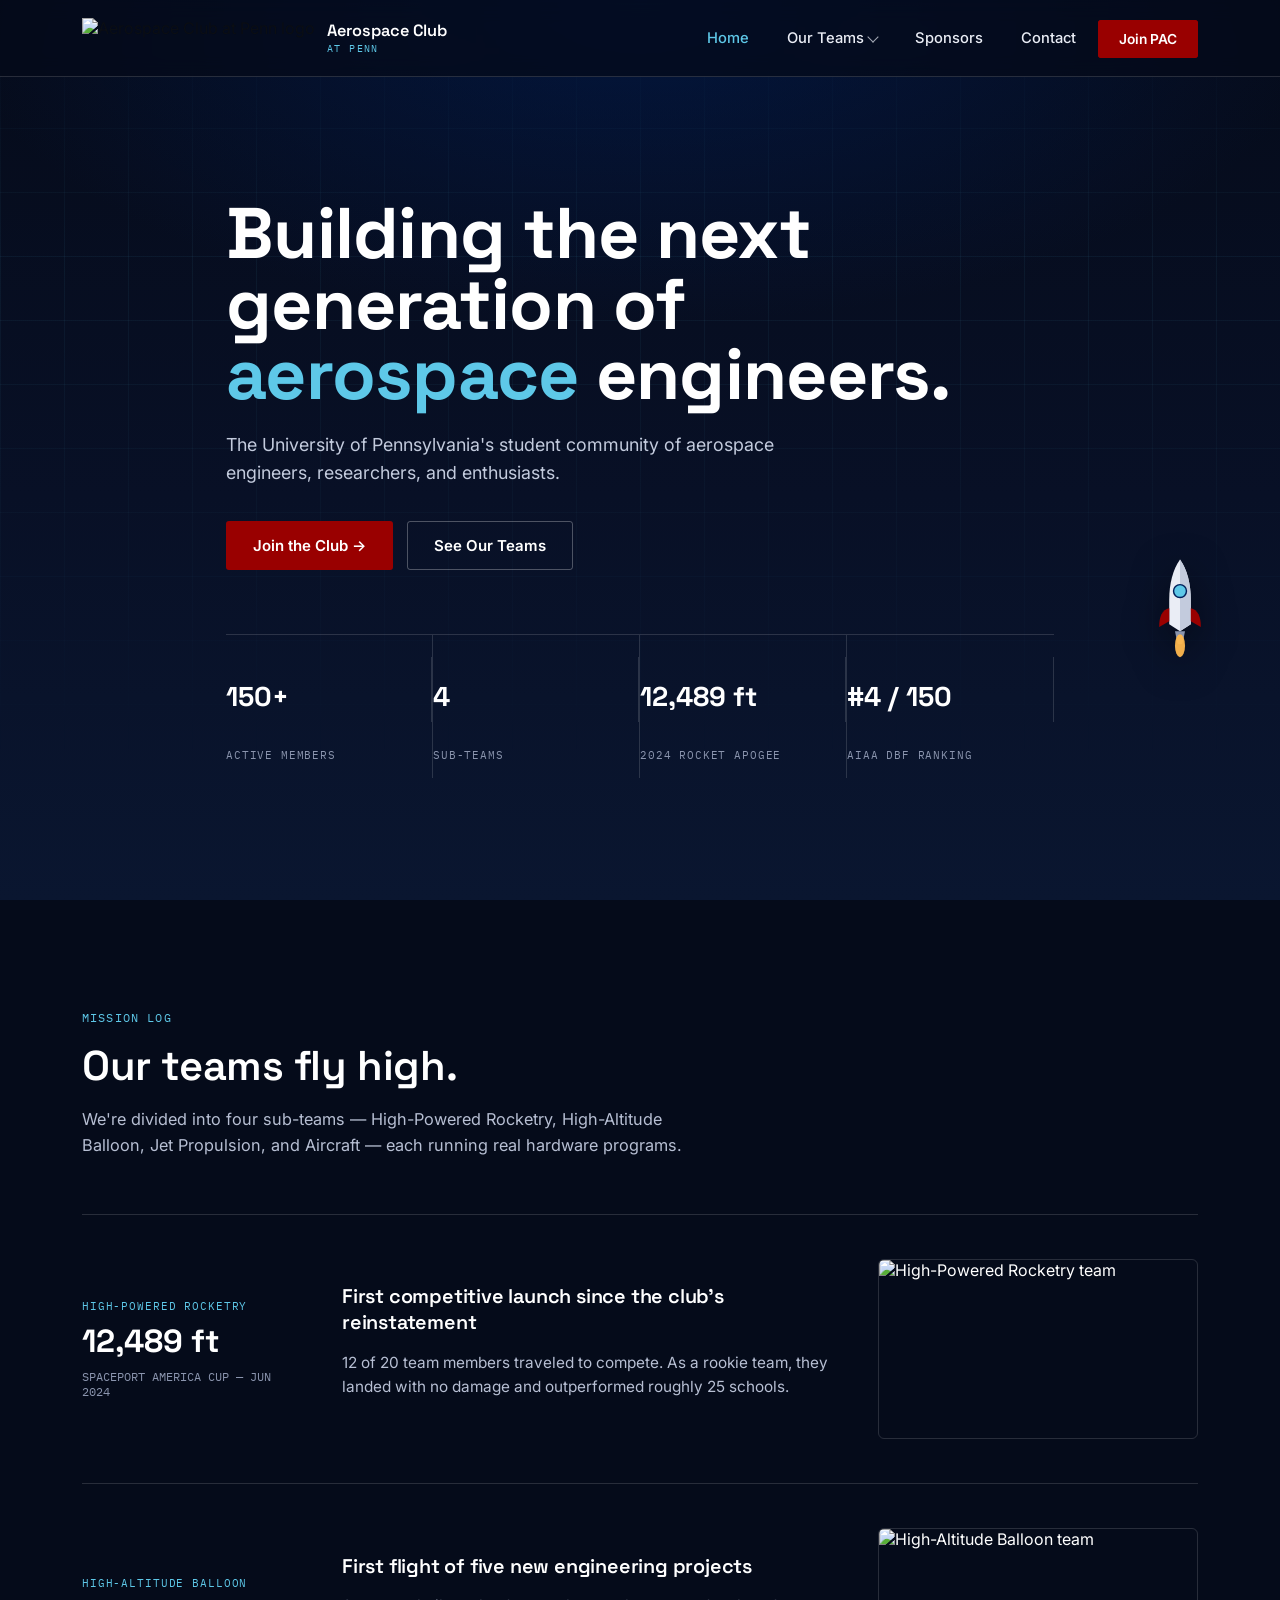
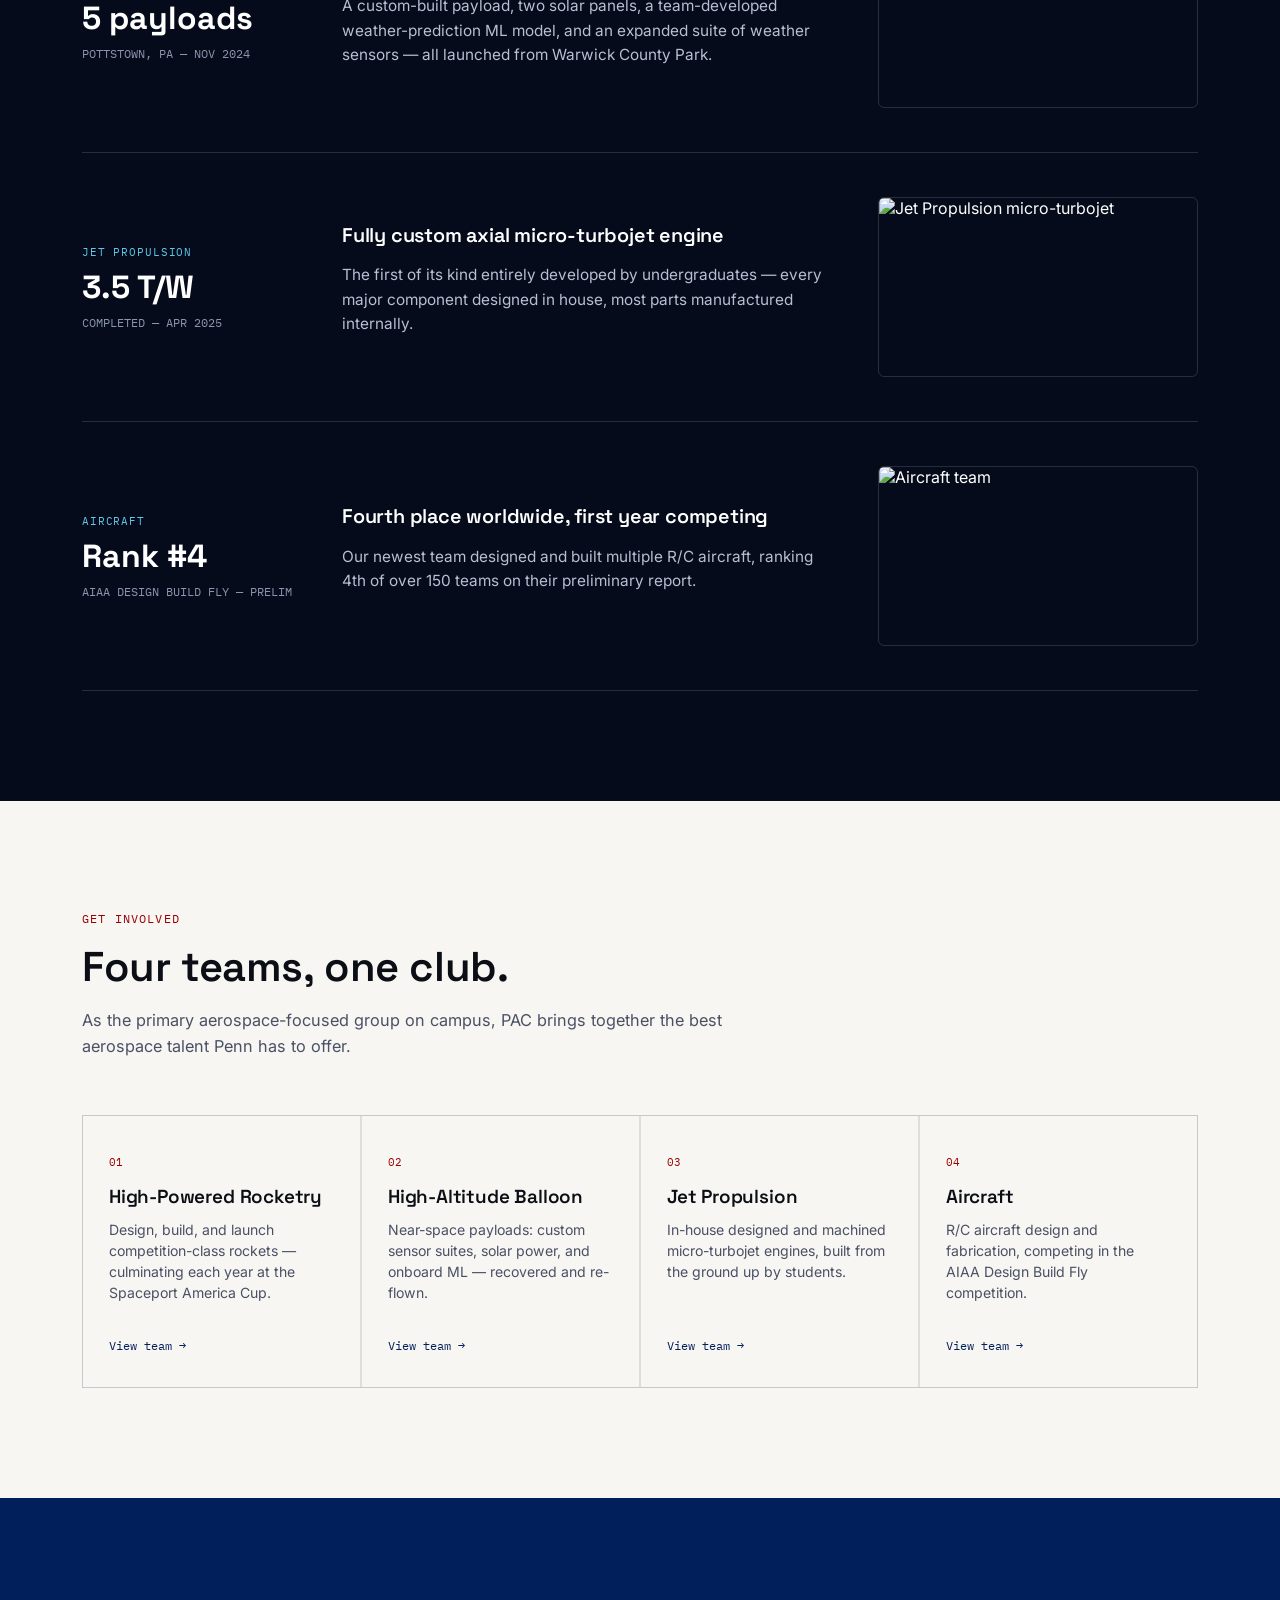
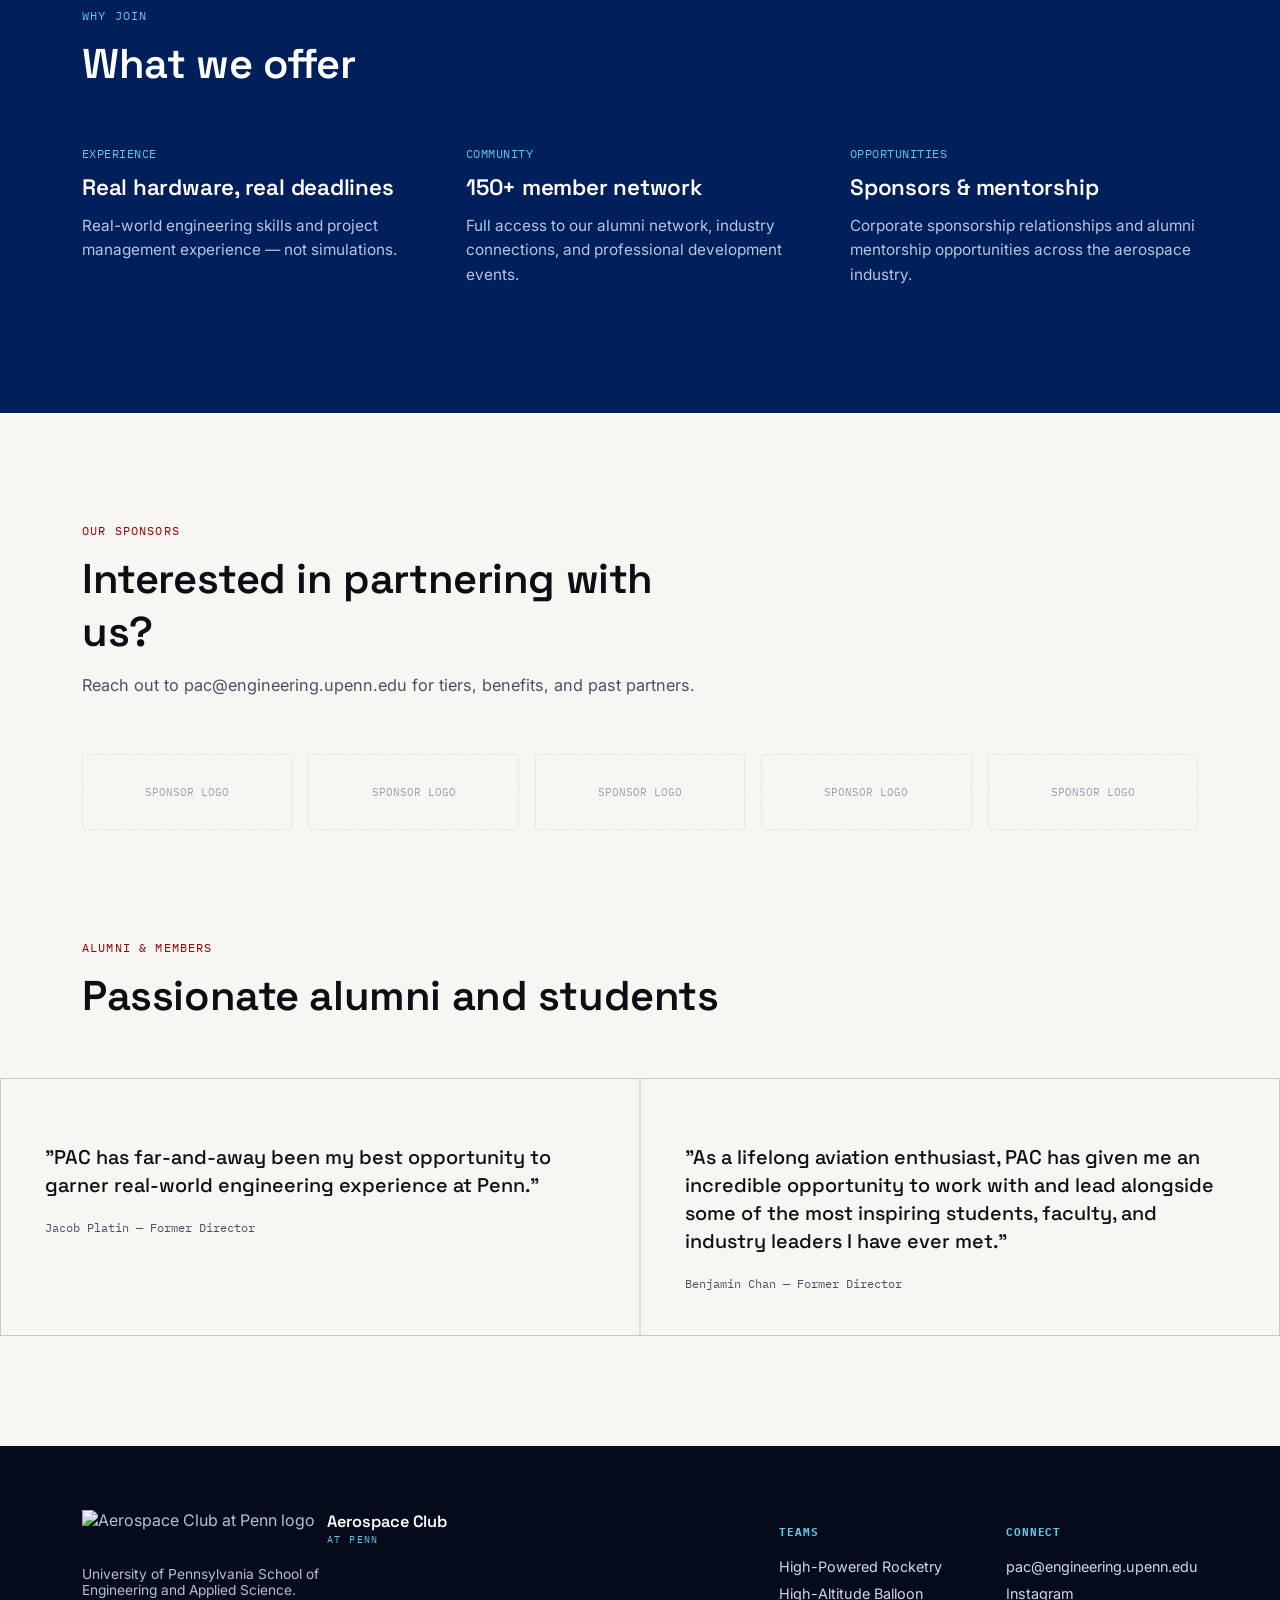
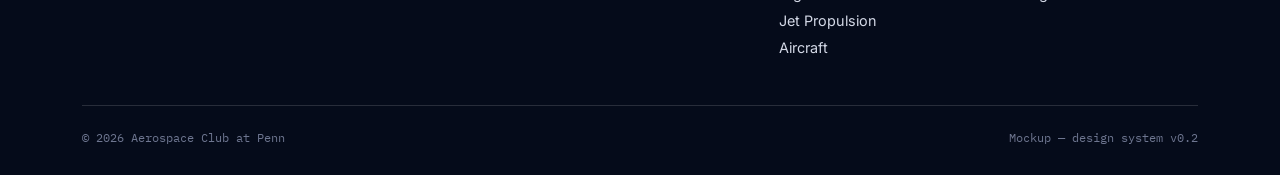
==== docs/index.html @ 8cd9f438 "Move directory" ====
<!DOCTYPE html>
<html lang="en">

<head>
  <meta charset="UTF-8">
  <meta name="viewport" content="width=device-width, initial-scale=1.0">
  <title>Aerospace Club at Penn</title>
  <link rel="preconnect" href="https://fonts.googleapis.com">
  <link rel="preconnect" href="https://fonts.gstatic.com" crossorigin>
  <link
    href="https://fonts.googleapis.com/css2?family=Space+Grotesk:wght@400;500;600;700&family=Inter:wght@400;500;600&family=IBM+Plex+Mono:wght@400;500&display=swap"
    rel="stylesheet">
  <link rel="stylesheet" href="shared/styles.css">
  <script src="https://cdnjs.cloudflare.com/ajax/libs/gsap/3.12.5/gsap.min.js"></script>
  <script src="https://cdnjs.cloudflare.com/ajax/libs/gsap/3.12.5/ScrollTrigger.min.js"></script>
</head>

<body>

  <a href="#main" class="skip-link">Skip to content</a>

  <header>
    <nav class="wrap">
      <a href="index.html" class="brand">
        <img src="https://aerospaceclub.seas.upenn.edu/wp-content/uploads/2025/07/cropped-cropped-FullLogo-2-1.png"
          alt="Aerospace Club at Penn logo">
        <span class="brand-text">Aerospace Club<span>at Penn</span></span>
      </a>

      <ul class="navlinks" id="navlinks">
        <li><a href="index.html" class="top-link active">Home</a></li>
        <li>
          <a href="#teams" class="top-link">Our Teams <span class="caret"></span></a>
          <ul class="dropdown">
            <li><a href="team-rocketry.html">High-Powered Rocketry</a></li>
            <li><a href="team-balloon.html">High-Altitude Balloon</a></li>
            <li><a href="team-jet.html">Jet Propulsion</a></li>
            <li><a href="team-aircraft.html">Aircraft</a></li>
          </ul>
        </li>
        <li><a href="#sponsors" class="top-link">Sponsors</a></li>
        <li><a href="#contact" class="top-link">Contact</a></li>
        <li><a href="mailto:pac@engineering.upenn.edu" class="nav-cta">Join PAC</a></li>
      </ul>
      <button class="menu-toggle" id="menuToggle" aria-label="Toggle menu">&#9776;</button>
    </nav>
  </header>

  <main id="main">

    <section class="hero" id="top">
      <div class="hero-bg"
        style="background-image:url('https://aerospaceclub.seas.upenn.edu/wp-content/uploads/2020/08/cropped-MilkyWaySpitzer-scaled-1.jpg');">
      </div>
      <div class="hero-grid"></div>

      <svg class="scroll-icon vertical" data-anim="vertical" viewBox="0 0 64 140" xmlns="http://www.w3.org/2000/svg">
        <path d="M32 2c10 14 15 34 15 56v34l-15 10-15-10V58C17 36 22 16 32 2z" fill="#EAEDF5" />
        <path d="M32 2c10 14 15 34 15 56v34l-15 10V2z" fill="#C3CBDD" />
        <circle cx="32" cy="46" r="9" fill="#5EC8E8" stroke="#011F5B" stroke-width="2" />
        <path d="M17 70c-10 2-14 12-14 26l14-8z" fill="#990000" />
        <path d="M47 70c10 2 14 12 14 26l-14-8z" fill="#990000" />
        <path d="M25 102h14l-3 14a4 4 0 0 1-8 0z" fill="#8B95AE" />
        <ellipse class="flame" cx="32" cy="122" rx="7" ry="16" fill="#FFB84D" opacity="0.95" />
      </svg>

      <div class="wrap hero-content">
        <h1>Building the next generation of <em>aerospace</em> engineers.</h1>
        <p class="lede">The University of Pennsylvania's student community of aerospace engineers, researchers, and
          enthusiasts.</p>
        <div class="hero-ctas">
          <a href="mailto:pac@engineering.upenn.edu" class="btn btn-primary">Join the Club &rarr;</a>
          <a href="#teams" class="btn btn-ghost">See Our Teams</a>
        </div>
        <div class="hero-stats">
          <div>
            <div class="num">150+</div>
            <div class="lbl">Active members</div>
          </div>
          <div>
            <div class="num">4</div>
            <div class="lbl">Sub-teams</div>
          </div>
          <div>
            <div class="num">12,489 ft</div>
            <div class="lbl">2024 rocket apogee</div>
          </div>
          <div>
            <div class="num">#4 / 150</div>
            <div class="lbl">AIAA DBF ranking</div>
          </div>
        </div>
      </div>
    </section>

    <section class="log" id="teams">
      <div class="wrap">
        <div class="section-head" style="color:#fff;">
          <span class="eyebrow-line" style="color:var(--pac-blue);">Mission Log</span>
          <h2>Our teams fly high.</h2>
          <p style="color:#B7BFD3;">We're divided into four sub-teams — High-Powered Rocketry, High-Altitude Balloon,
            Jet Propulsion, and Aircraft — each running real hardware programs.</p>
        </div>

        <div class="log-entry">
          <div class="log-meta">
            <div class="tag">High-Powered Rocketry</div>
            <div class="stat">12,489 ft</div>
            <div class="date">SPACEPORT AMERICA CUP — JUN 2024</div>
          </div>
          <div class="log-body">
            <h3>First competitive launch since the club's reinstatement</h3>
            <p>12 of 20 team members traveled to compete. As a rookie team, they landed with no damage and outperformed
              roughly 25 schools.</p>
          </div>
          <img src="https://aerospaceclub.seas.upenn.edu/wp-content/uploads/2025/03/CYL_3197-scaled.jpg"
            alt="High-Powered Rocketry team">
        </div>
        <div class="log-entry">
          <div class="log-meta">
            <div class="tag">High-Altitude Balloon</div>
            <div class="stat">5 payloads</div>
            <div class="date">POTTSTOWN, PA — NOV 2024</div>
          </div>
          <div class="log-body">
            <h3>First flight of five new engineering projects</h3>
            <p>A custom-built payload, two solar panels, a team-developed weather-prediction ML model, and an expanded
              suite of weather sensors — all launched from Warwick County Park.</p>
          </div>
          <img src="https://aerospaceclub.seas.upenn.edu/wp-content/uploads/2025/03/CYL_3246-scaled.jpg"
            alt="High-Altitude Balloon team">
        </div>
        <div class="log-entry">
          <div class="log-meta">
            <div class="tag">Jet Propulsion</div>
            <div class="stat">3.5 T/W</div>
            <div class="date">COMPLETED — APR 2025</div>
          </div>
          <div class="log-body">
            <h3>Fully custom axial micro-turbojet engine</h3>
            <p>The first of its kind entirely developed by undergraduates — every major component designed in house,
              most parts manufactured internally.</p>
          </div>
          <img
            src="https://aerospaceclub.seas.upenn.edu/wp-content/uploads/2025/08/Screenshot-2025-08-13-at-14.25.17.png"
            alt="Jet Propulsion micro-turbojet">
        </div>
        <div class="log-entry">
          <div class="log-meta">
            <div class="tag">Aircraft</div>
            <div class="stat">Rank #4</div>
            <div class="date">AIAA DESIGN BUILD FLY — PRELIM</div>
          </div>
          <div class="log-body">
            <h3>Fourth place worldwide, first year competing</h3>
            <p>Our newest team designed and built multiple R/C aircraft, ranking 4th of over 150 teams on their
              preliminary report.</p>
          </div>
          <img src="https://aerospaceclub.seas.upenn.edu/wp-content/uploads/2025/08/IMG_4544-scaled.jpg"
            alt="Aircraft team">
        </div>
      </div>
    </section>

    <section>
      <div class="wrap">
        <div class="section-head">
          <span class="eyebrow-line">Get Involved</span>
          <h2>Four teams, one club.</h2>
          <p>As the primary aerospace-focused group on campus, PAC brings together the best aerospace talent Penn has to
            offer.</p>
        </div>
        <div class="teams-grid">
          <a class="team-card" href="team-rocketry.html">
            <div><span class="idx">01</span>
              <h3>High-Powered Rocketry</h3>
              <p>Design, build, and launch competition-class rockets — culminating each year at the Spaceport America
                Cup.</p>
            </div><span class="go">View team &rarr;</span>
          </a>
          <a class="team-card" href="team-balloon.html">
            <div><span class="idx">02</span>
              <h3>High-Altitude Balloon</h3>
              <p>Near-space payloads: custom sensor suites, solar power, and onboard ML — recovered and re-flown.</p>
            </div><span class="go">View team &rarr;</span>
          </a>
          <a class="team-card" href="team-jet.html">
            <div><span class="idx">03</span>
              <h3>Jet Propulsion</h3>
              <p>In-house designed and machined micro-turbojet engines, built from the ground up by students.</p>
            </div><span class="go">View team &rarr;</span>
          </a>
          <a class="team-card" href="team-aircraft.html">
            <div><span class="idx">04</span>
              <h3>Aircraft</h3>
              <p>R/C aircraft design and fabrication, competing in the AIAA Design Build Fly competition.</p>
            </div><span class="go">View team &rarr;</span>
          </a>
        </div>
      </div>
    </section>

    <section class="offer">
      <div class="wrap">
        <div class="section-head" style="color:#fff;"><span class="eyebrow-line" style="color:var(--pac-blue);">Why
            Join</span>
          <h2>What we offer</h2>
        </div>
        <div class="offer-grid">
          <div class="offer-card">
            <div class="n mono">EXPERIENCE</div>
            <h3>Real hardware, real deadlines</h3>
            <p>Real-world engineering skills and project management experience — not simulations.</p>
          </div>
          <div class="offer-card">
            <div class="n mono">COMMUNITY</div>
            <h3>150+ member network</h3>
            <p>Full access to our alumni network, industry connections, and professional development events.</p>
          </div>
          <div class="offer-card">
            <div class="n mono">OPPORTUNITIES</div>
            <h3>Sponsors &amp; mentorship</h3>
            <p>Corporate sponsorship relationships and alumni mentorship opportunities across the aerospace industry.
            </p>
          </div>
        </div>
      </div>
    </section>

    <section id="sponsors">
      <div class="wrap">
        <div class="section-head"><span class="eyebrow-line">Our Sponsors</span>
          <h2>Interested in partnering with us?</h2>
          <p>Reach out to pac@engineering.upenn.edu for tiers, benefits, and past partners.</p>
        </div>
        <div class="sponsors-row">
          <div class="sponsor-slot">SPONSOR LOGO</div>
          <div class="sponsor-slot">SPONSOR LOGO</div>
          <div class="sponsor-slot">SPONSOR LOGO</div>
          <div class="sponsor-slot">SPONSOR LOGO</div>
          <div class="sponsor-slot">SPONSOR LOGO</div>
        </div>
      </div>
    </section>

    <section style="padding-top:0;">
      <div class="wrap">
        <div class="section-head"><span class="eyebrow-line">Alumni &amp; Members</span>
          <h2>Passionate alumni and students</h2>
        </div>
      </div>
      <div class="quotes">
        <div class="quote">
          <p class="q">"PAC has far-and-away been my best opportunity to garner real-world engineering experience at
            Penn."</p>
          <div class="who">Jacob Platin — Former Director</div>
        </div>
        <div class="quote">
          <p class="q">"As a lifelong aviation enthusiast, PAC has given me an incredible opportunity to work with and
            lead alongside some of the most inspiring students, faculty, and industry leaders I have ever met."</p>
          <div class="who">Benjamin Chan — Former Director</div>
        </div>
      </div>
    </section>

  </main>

  <footer id="contact">
    <div class="wrap">
      <div class="foot-top">
        <div class="foot-brand">
          <a href="index.html" class="brand">
            <img src="https://aerospaceclub.seas.upenn.edu/wp-content/uploads/2025/07/cropped-cropped-FullLogo-2-1.png"
              alt="Aerospace Club at Penn logo" style="height:38px;">
            <span class="brand-text">Aerospace Club<span>at Penn</span></span>
          </a>
          <p style="max-width:32ch;font-size:.86rem;margin-top:18px;">University of Pennsylvania School of Engineering
            and Applied Science.</p>
        </div>
        <div class="foot-links">
          <div class="foot-col">
            <h4>Teams</h4>
            <a href="team-rocketry.html">High-Powered Rocketry</a>
            <a href="team-balloon.html">High-Altitude Balloon</a>
            <a href="team-jet.html">Jet Propulsion</a>
            <a href="team-aircraft.html">Aircraft</a>
          </div>
          <div class="foot-col">
            <h4>Connect</h4>
            <a href="mailto:pac@engineering.upenn.edu">pac@engineering.upenn.edu</a>
            <a href="https://www.instagram.com/pennaerospace/">Instagram</a>
            <!-- <a href="https://www.facebook.com/pennaero/">Facebook</a> -->
          </div>
        </div>
      </div>
      <div class="foot-bottom"><span>&copy; 2026 Aerospace Club at Penn</span><span>Mockup — design system v0.2</span>
      </div>
    </div>
  </footer>

  <script src="shared/scroll-animations.js"></script>
</body>

</html>
---- docs/shared/styles.css ----
:root {
  --penn-red: #990000;
  --penn-blue: #011F5B;
  --night: #050B1A;
  --night-2: #0A1630;
  --pac-blue: #5EC8E8;
  --paper: #F7F6F2;
  --ink: #0B0E14;
  --ink-soft: #4A5165;
  --line: rgba(11, 14, 20, 0.1);
  --line-dark: rgba(255, 255, 255, 0.14);
  font-size: 16px;
}

* {
  box-sizing: border-box;
}

html {
  scroll-behavior: smooth;
}

body {
  margin: 0;
  background: var(--paper);
  color: var(--ink);
  font-family: 'Inter', system-ui, sans-serif;
  -webkit-font-smoothing: antialiased;
}

h1,
h2,
h3,
.display {
  font-family: 'Space Grotesk', system-ui, sans-serif;
  letter-spacing: -0.01em;
  margin: 0;
}

.mono {
  font-family: 'IBM Plex Mono', monospace;
  letter-spacing: 0.04em;
}

a {
  color: inherit;
  text-decoration: none;
}

img {
  display: block;
  max-width: 100%;
}

.wrap {
  max-width: 1180px;
  margin: 0 auto;
  padding: 0 32px;
}

@media(max-width:640px) {
  .wrap {
    padding: 0 20px;
  }
}

a:focus-visible,
button:focus-visible {
  outline: 2px solid var(--pac-blue);
  outline-offset: 3px;
}

.skip-link {
  position: absolute;
  left: -999px;
  top: auto;
  background: var(--pac-blue);
  color: var(--night);
  padding: 10px 16px;
  z-index: 200;
  font-family: 'IBM Plex Mono', monospace;
}

.skip-link:focus {
  left: 16px;
  top: 16px;
}

/* ---------- Nav ---------- */
header {
  position: fixed;
  top: 0;
  left: 0;
  right: 0;
  z-index: 100;
  background: rgba(5, 11, 26, 0.72);
  backdrop-filter: blur(10px);
  border-bottom: 1px solid var(--line-dark);
}

nav.wrap {
  display: flex;
  align-items: center;
  justify-content: space-between;
  height: 76px;
}

.brand {
  display: flex;
  align-items: center;
  gap: 12px;
}

.brand img {
  height: 40px;
  width: auto;
}

.brand-text {
  font-family: 'Space Grotesk';
  font-weight: 600;
  font-size: 1.02rem;
  color: #fff;
  line-height: 1.15;
}

.brand-text span {
  display: block;
  font-family: 'IBM Plex Mono';
  font-weight: 400;
  font-size: .62rem;
  letter-spacing: .14em;
  color: var(--pac-blue);
  text-transform: uppercase;
  margin-top: 2px;
}

.navlinks {
  display: flex;
  align-items: center;
  gap: 6px;
  padding: 0;
  margin: 0;
}

.navlinks>li {
  position: relative;
  list-style: none;
}

.navlinks a.top-link {
  color: #EAEDF5;
  font-size: .92rem;
  font-weight: 500;
  padding: 10px 16px;
  display: inline-flex;
  align-items: center;
  gap: 5px;
  border-radius: 3px;
}

.navlinks a.top-link:hover {
  color: var(--pac-blue);
}

.navlinks a.top-link.active {
  color: var(--pac-blue);
}

.caret {
  width: 8px;
  height: 8px;
  border-right: 1.5px solid currentColor;
  border-bottom: 1.5px solid currentColor;
  transform: rotate(45deg);
  margin-top: -3px;
  opacity: .7;
}

.dropdown {
  position: absolute;
  top: 100%;
  left: 0;
  min-width: 220px;
  background: var(--night-2);
  border: 1px solid var(--line-dark);
  border-radius: 8px;
  padding: 6px;
  list-style: none;
  margin: 0;
  opacity: 0;
  visibility: hidden;
  transform: translateY(6px);
  transition: .18s ease;
  box-shadow: 0 20px 40px rgba(0, 0, 0, .4);
}

.dropdown li {
  list-style: none;
}

.navlinks>li:hover .dropdown,
.navlinks>li:focus-within .dropdown {
  opacity: 1;
  visibility: visible;
  transform: translateY(0);
}

.dropdown a {
  display: block;
  padding: 10px 12px;
  font-size: .88rem;
  color: #D9DEEB;
  border-radius: 5px;
}

.dropdown a:hover {
  background: rgba(94, 200, 232, 0.1);
  color: #fff;
}

.dropdown a.active {
  color: var(--pac-blue);
}

.nav-cta {
  background: var(--penn-red);
  color: #fff;
  font-size: .86rem;
  font-weight: 600;
  padding: 10px 20px;
  border-radius: 3px;
  border: 1px solid var(--penn-red);
}

.nav-cta:hover {
  background: #7a0000;
}

.menu-toggle {
  display: none;
  background: none;
  border: 0;
  color: #fff;
  font-size: 1.6rem;
  cursor: pointer;
}

@media(max-width:900px) {
  .navlinks {
    position: fixed;
    top: 76px;
    left: 0;
    right: 0;
    bottom: 0;
    background: var(--night);
    flex-direction: column;
    align-items: stretch;
    padding: 20px;
    gap: 2px;
    transform: translateX(100%);
    transition: .28s ease;
    overflow-y: auto;
  }

  .navlinks.open {
    transform: translateX(0);
  }

  .navlinks>li {
    width: 100%;
  }

  .dropdown {
    position: static;
    opacity: 1;
    visibility: visible;
    transform: none;
    display: none;
    background: transparent;
    border: none;
    box-shadow: none;
    padding-left: 10px;
  }

  .navlinks>li.expanded .dropdown {
    display: block;
  }

  .nav-cta {
    display: block;
    text-align: center;
    margin-top: 10px;
  }

  .menu-toggle {
    display: block;
  }
}

/* ---------- Hero (shared shell; each page supplies its own icon + copy) ---------- */
.hero {
  position: relative;
  min-height: 100vh;
  display: flex;
  flex-direction: column;
  justify-content: center;
  overflow: hidden;
  color: #fff;
  background:
    radial-gradient(ellipse 90% 60% at 50% 0%, rgba(1, 31, 91, 0.55), transparent 60%),
    linear-gradient(180deg, var(--night) 0%, #081026 55%, var(--night-2) 100%);
}

.hero-bg {
  position: absolute;
  inset: 0;
  background-size: cover;
  background-position: center;
  opacity: .32;
  mix-blend-mode: screen;
}

.hero-grid {
  position: absolute;
  inset: 0;
  background-image: linear-gradient(rgba(94, 200, 232, 0.07) 1px, transparent 1px), linear-gradient(90deg, rgba(94, 200, 232, 0.07) 1px, transparent 1px);
  background-size: 64px 64px;
  mask-image: linear-gradient(180deg, transparent, rgba(0, 0, 0, 0.9) 30%, transparent 85%);
}

.hero-content {
  position: relative;
  z-index: 2;
  padding-top: 76px;
}

.eyebrow {
  display: inline-flex;
  align-items: center;
  gap: 8px;
  font-size: .72rem;
  color: var(--pac-blue);
  margin-bottom: 22px;
}

.eyebrow .dot {
  width: 6px;
  height: 6px;
  border-radius: 50%;
  background: var(--pac-blue);
  animation: pulse 2s infinite;
}

@keyframes pulse {

  0%,
  100% {
    opacity: 1;
  }

  50% {
    opacity: .3;
  }
}

.hero h1 {
  font-size: clamp(2.2rem, 5.6vw, 4.6rem);
  font-weight: 700;
  line-height: 0.98;
  max-width: 18ch;
}

.hero h1 em {
  font-style: normal;
  color: var(--pac-blue);
}

.hero p.lede {
  max-width: 50ch;
  font-size: 1.12rem;
  line-height: 1.55;
  color: #C3CBDD;
  margin-top: 22px;
}

.hero-ctas {
  display: flex;
  gap: 14px;
  margin-top: 34px;
  flex-wrap: wrap;
}

.btn {
  display: inline-flex;
  align-items: center;
  gap: 8px;
  padding: 14px 26px;
  border-radius: 3px;
  font-weight: 600;
  font-size: .94rem;
  border: 1px solid transparent;
  transition: .2s;
}

.btn-primary {
  background: var(--penn-red);
  color: #fff;
}

.btn-primary:hover {
  background: #c40000;
}

.btn-ghost {
  border-color: rgba(255, 255, 255, 0.28);
  color: #fff;
}

.btn-ghost:hover {
  border-color: var(--pac-blue);
  color: var(--pac-blue);
}

.hero-stats {
  position: relative;
  z-index: 2;
  display: grid;
  grid-template-columns: repeat(4, 1fr);
  border-top: 1px solid var(--line-dark);
  margin-top: 64px;
}

.hero-stats div {
  padding: 22px 0 8px;
  border-right: 1px solid var(--line-dark);
}

.hero-stats div:last-child {
  border-right: none;
}

.hero-stats .num {
  font-family: 'Space Grotesk';
  font-weight: 700;
  font-size: 1.7rem;
  color: #fff;
}

.hero-stats .lbl {
  font-family: 'IBM Plex Mono';
  font-size: .66rem;
  letter-spacing: .08em;
  color: #8B95AE;
  text-transform: uppercase;
  margin-top: 4px;
}

@media(max-width:640px) {
  .hero-stats {
    grid-template-columns: repeat(2, 1fr);
  }

  .hero-stats div:nth-child(2) {
    border-right: none;
  }
}

/* ---------- Scroll icon (generic — rocket/balloon/jet/plane all use this) ---------- */
.scroll-icon {
  position: absolute;
  z-index: 5;
  will-change: transform;
  filter: drop-shadow(0 8px 18px rgba(0, 0, 0, .5));
}

.scroll-icon.vertical {
  right: 6%;
  top: 62vh;
  width: 46px;
}

.scroll-icon.horizontal {
  left: -8%;
  top: 40vh;
  width: 64px;
}

@media(max-width:900px) {
  .scroll-icon.vertical {
    right: 5%;
    width: 32px;
  }

  .scroll-icon.horizontal {
    width: 44px;
  }
}

/* ---------- Section basics ---------- */
section {
  padding: 110px 0;
}

.section-head {
  max-width: 640px;
  margin-bottom: 56px;
}

.section-head .eyebrow-line {
  font-family: 'IBM Plex Mono';
  font-size: .72rem;
  letter-spacing: .1em;
  text-transform: uppercase;
  color: var(--penn-red);
  margin-bottom: 14px;
  display: block;
}

.section-head h2 {
  font-size: clamp(1.8rem, 3.4vw, 2.6rem);
  font-weight: 600;
}

.section-head p {
  color: var(--ink-soft);
  margin-top: 14px;
  font-size: 1.02rem;
  line-height: 1.6;
}

/* ---------- Mission log (homepage) ---------- */
.log {
  background: var(--night);
  color: #fff;
  position: relative;
}

.log-entry {
  display: grid;
  grid-template-columns: 220px 1fr 320px;
  gap: 40px;
  padding: 44px 0;
  border-top: 1px solid var(--line-dark);
  align-items: center;
}

.log-entry:last-child {
  border-bottom: 1px solid var(--line-dark);
}

@media(max-width:900px) {
  .log-entry {
    grid-template-columns: 1fr;
    gap: 18px;
  }

  .log-entry img {
    order: -1;
  }
}

.log-meta .tag {
  font-family: 'IBM Plex Mono';
  font-size: .68rem;
  color: var(--pac-blue);
  letter-spacing: .08em;
  text-transform: uppercase;
}

.log-meta .stat {
  font-family: 'Space Grotesk';
  font-weight: 700;
  font-size: 2rem;
  margin-top: 8px;
}

.log-meta .date {
  font-family: 'IBM Plex Mono';
  font-size: .72rem;
  color: #8B95AE;
  margin-top: 8px;
}

.log-body h3 {
  font-size: 1.24rem;
  font-weight: 600;
  margin-bottom: 10px;
}

.log-body p {
  color: #B7BFD3;
  line-height: 1.6;
  font-size: .96rem;
}

.log-entry img {
  width: 100%;
  height: 180px;
  object-fit: cover;
  border-radius: 6px;
  border: 1px solid var(--line-dark);
}

/* ---------- Teams grid (homepage) ---------- */
.teams-grid {
  display: grid;
  grid-template-columns: repeat(4, 1fr);
  gap: 2px;
  background: var(--line);
  border: 1px solid var(--line);
}

@media(max-width:900px) {
  .teams-grid {
    grid-template-columns: repeat(2, 1fr);
  }
}

@media(max-width:520px) {
  .teams-grid {
    grid-template-columns: 1fr;
  }
}

.team-card {
  background: var(--paper);
  padding: 34px 26px;
  min-height: 270px;
  display: flex;
  flex-direction: column;
  justify-content: space-between;
  transition: .2s;
}

.team-card:hover {
  background: #fff;
  box-shadow: inset 0 0 0 1px var(--pac-blue);
}

.team-card .idx {
  font-family: 'IBM Plex Mono';
  font-size: .7rem;
  color: var(--penn-red);
}

.team-card h3 {
  font-size: 1.18rem;
  font-weight: 600;
  margin-top: 16px;
  line-height: 1.2;
}

.team-card p {
  color: var(--ink-soft);
  font-size: .88rem;
  margin-top: 10px;
  line-height: 1.5;
}

.team-card .go {
  margin-top: 20px;
  font-family: 'IBM Plex Mono';
  font-size: .76rem;
  color: var(--penn-blue);
  display: inline-flex;
  align-items: center;
  gap: 6px;
}

.team-card:hover .go {
  color: var(--penn-red);
}

/* ---------- Offer ---------- */
.offer {
  background: var(--penn-blue);
  color: #fff;
}

.offer-grid {
  display: grid;
  grid-template-columns: repeat(3, 1fr);
  gap: 36px;
}

@media(max-width:800px) {
  .offer-grid {
    grid-template-columns: 1fr;
  }
}

.offer-card .n {
  font-family: 'IBM Plex Mono';
  font-size: .72rem;
  color: var(--pac-blue);
}

.offer-card h3 {
  font-size: 1.4rem;
  font-weight: 600;
  margin-top: 12px;
}

.offer-card p {
  color: #B9C4DE;
  margin-top: 12px;
  line-height: 1.6;
  font-size: .96rem;
}

/* ---------- Sponsors ---------- */
.sponsors-row {
  display: flex;
  flex-wrap: wrap;
  gap: 16px;
  margin-top: 36px;
}

.sponsor-slot {
  flex: 1 1 150px;
  height: 76px;
  border: 1px dashed var(--line);
  display: flex;
  align-items: center;
  justify-content: center;
  font-family: 'IBM Plex Mono';
  font-size: .7rem;
  color: #9AA2B5;
  border-radius: 4px;
}

/* ---------- Testimonials ---------- */
.quotes {
  display: grid;
  grid-template-columns: 1fr 1fr;
  gap: 2px;
  background: var(--line);
  border: 1px solid var(--line);
}

@media(max-width:800px) {
  .quotes {
    grid-template-columns: 1fr;
  }
}

.quote {
  background: var(--paper);
  padding: 44px;
}

.quote p.q {
  font-family: 'Space Grotesk';
  font-size: 1.24rem;
  line-height: 1.42;
  font-weight: 500;
}

.quote .who {
  margin-top: 20px;
  font-family: 'IBM Plex Mono';
  font-size: .78rem;
  color: var(--ink-soft);
}

/* ---------- Team subpage content blocks ---------- */
.subteams-list {
  border-top: 1px solid var(--line);
}

.subteam-row {
  display: grid;
  grid-template-columns: 200px 1fr;
  gap: 32px;
  padding: 30px 0;
  border-bottom: 1px solid var(--line);
}

@media(max-width:700px) {
  .subteam-row {
    grid-template-columns: 1fr;
    gap: 8px;
  }
}

.subteam-row h4 {
  font-size: 1.05rem;
  font-weight: 600;
}

.subteam-row p {
  color: var(--ink-soft);
  line-height: 1.6;
  font-size: .95rem;
}

.leads-grid {
  display: grid;
  grid-template-columns: repeat(2, 1fr);
  gap: 20px;
  margin-top: 16px;
}

@media(max-width:640px) {
  .leads-grid {
    grid-template-columns: 1fr;
  }
}

.lead-card {
  border: 1px solid var(--line);
  border-radius: 6px;
  padding: 22px;
}

.lead-card .role {
  font-family: 'IBM Plex Mono';
  font-size: .68rem;
  color: var(--penn-red);
  text-transform: uppercase;
  letter-spacing: .06em;
}

.lead-card h4 {
  margin-top: 8px;
  font-size: 1.05rem;
}

.lead-card a {
  font-size: .85rem;
  color: var(--penn-blue);
  margin-top: 4px;
  display: inline-block;
}

/* ---------- Footer ---------- */
footer {
  background: var(--night);
  color: #B7BFD3;
  padding: 64px 0 30px;
}

.foot-top {
  display: flex;
  justify-content: space-between;
  flex-wrap: wrap;
  gap: 40px;
  border-bottom: 1px solid var(--line-dark);
  padding-bottom: 44px;
}

.foot-brand .brand-text {
  color: #fff;
}

.foot-links {
  display: flex;
  gap: 64px;
  flex-wrap: wrap;
}

.foot-col h4 {
  font-family: 'IBM Plex Mono';
  font-size: .7rem;
  letter-spacing: .08em;
  text-transform: uppercase;
  color: var(--pac-blue);
  margin-bottom: 14px;
}

.foot-col a {
  display: block;
  padding: 5px 0;
  font-size: .9rem;
  color: #D3D8E6;
}

.foot-col a:hover {
  color: #fff;
}

.foot-bottom {
  display: flex;
  justify-content: space-between;
  flex-wrap: wrap;
  gap: 12px;
  padding-top: 24px;
  font-family: 'IBM Plex Mono';
  font-size: .72rem;
  color: #6E7690;
}

@media(prefers-reduced-motion: reduce) {
  html {
    scroll-behavior: auto;
  }

  .scroll-icon {
    transition: none !important;
  }
}
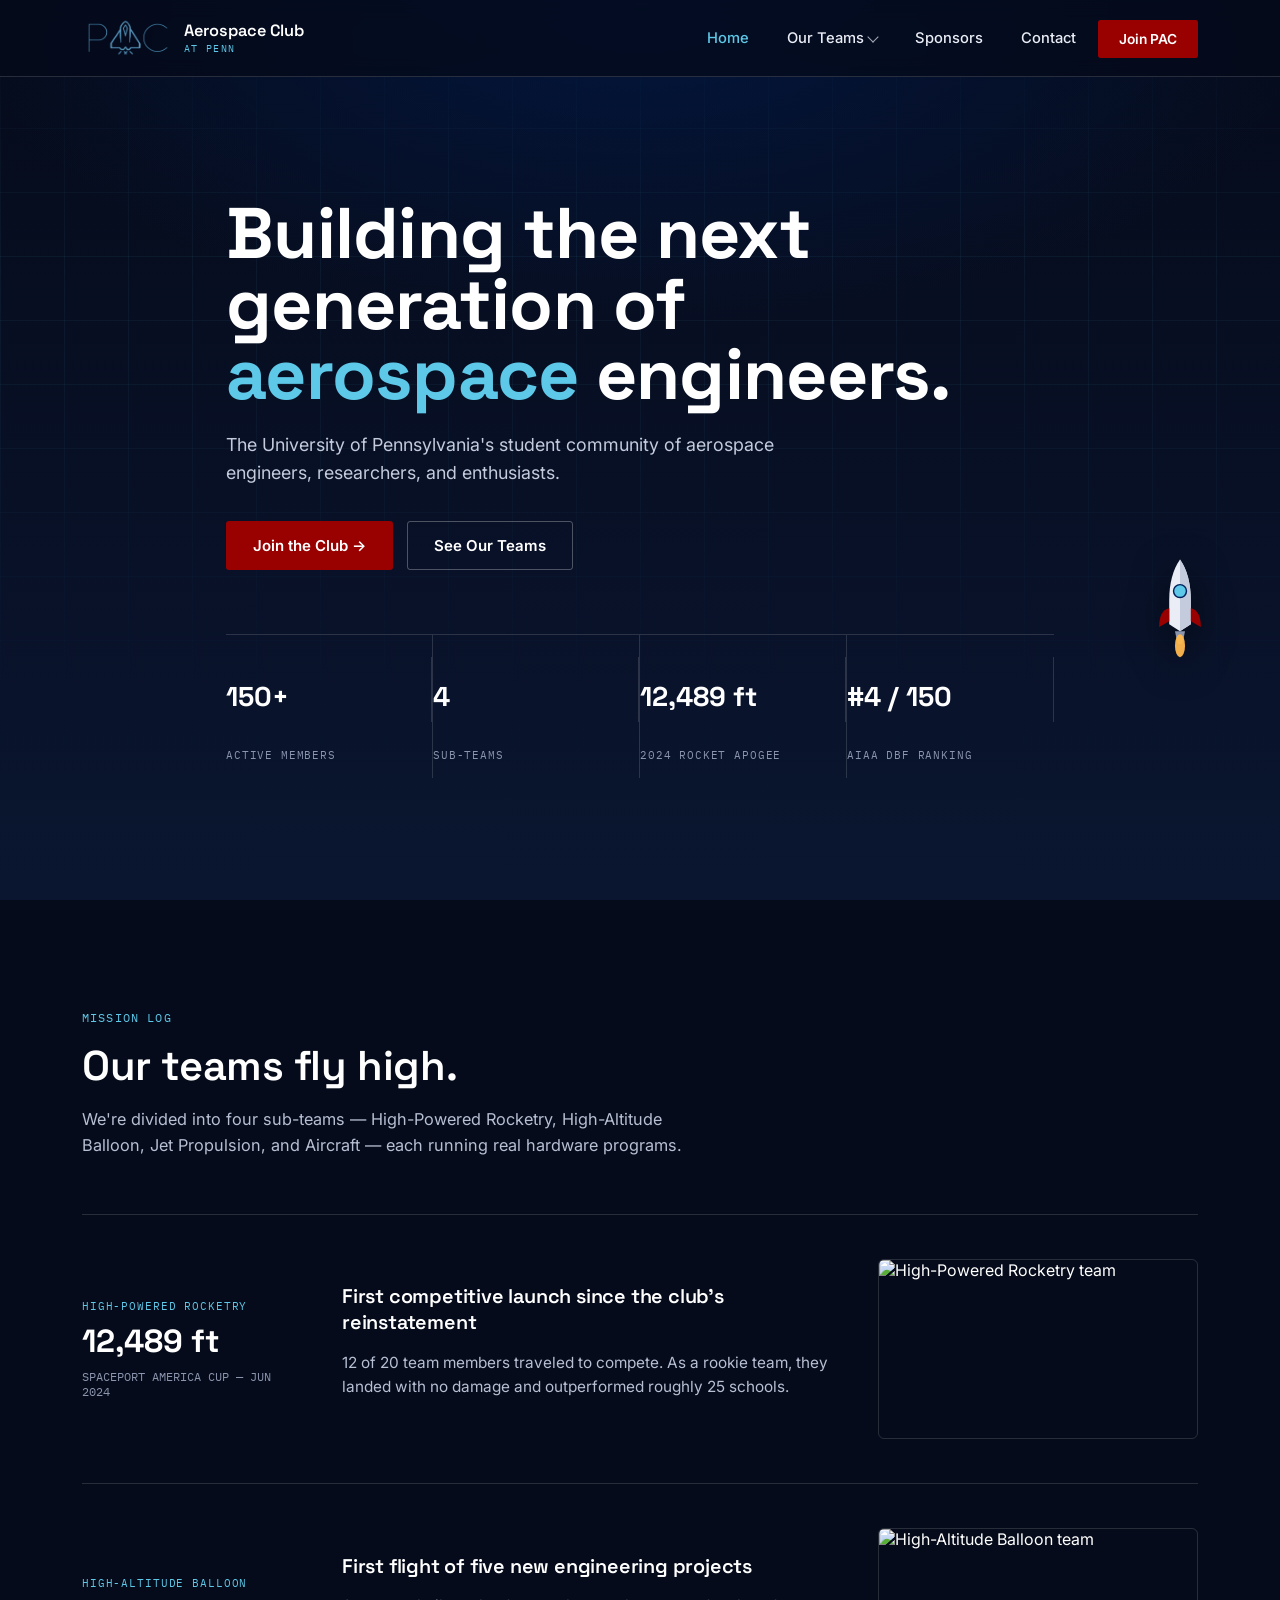
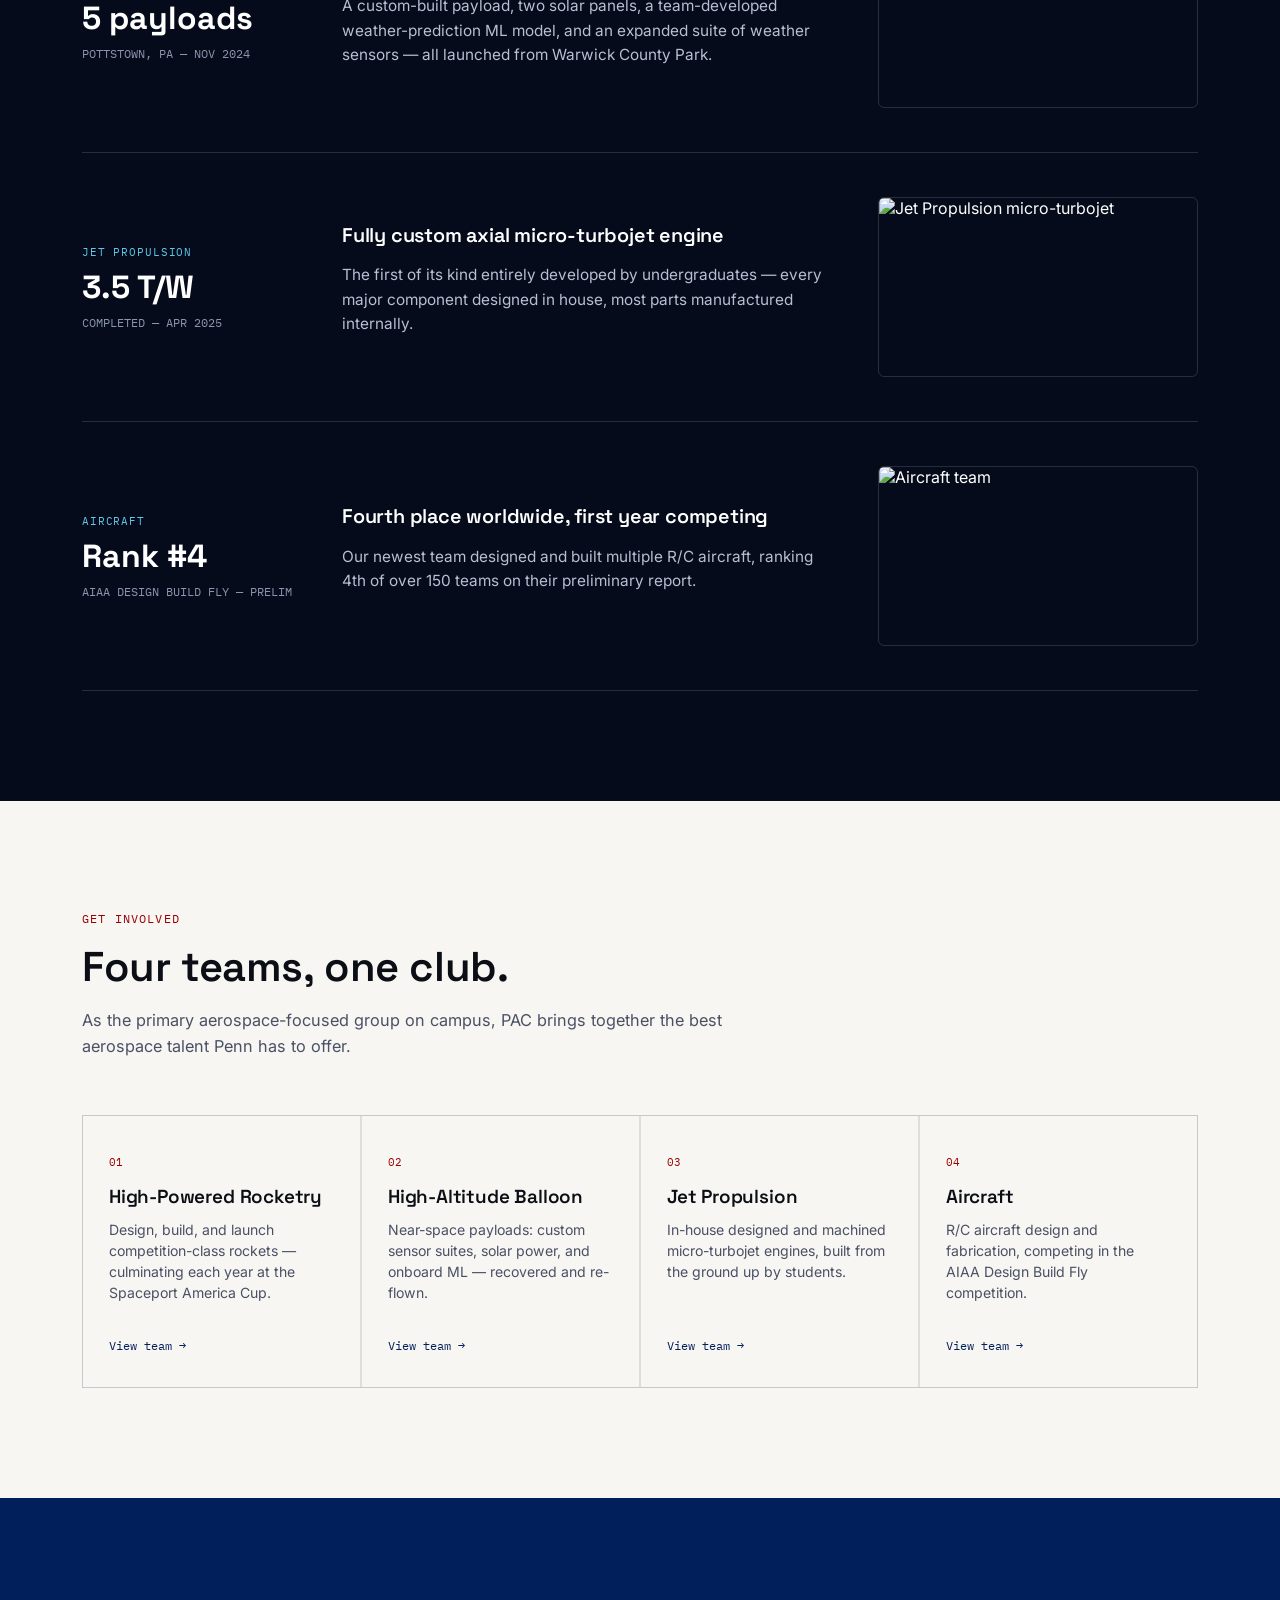
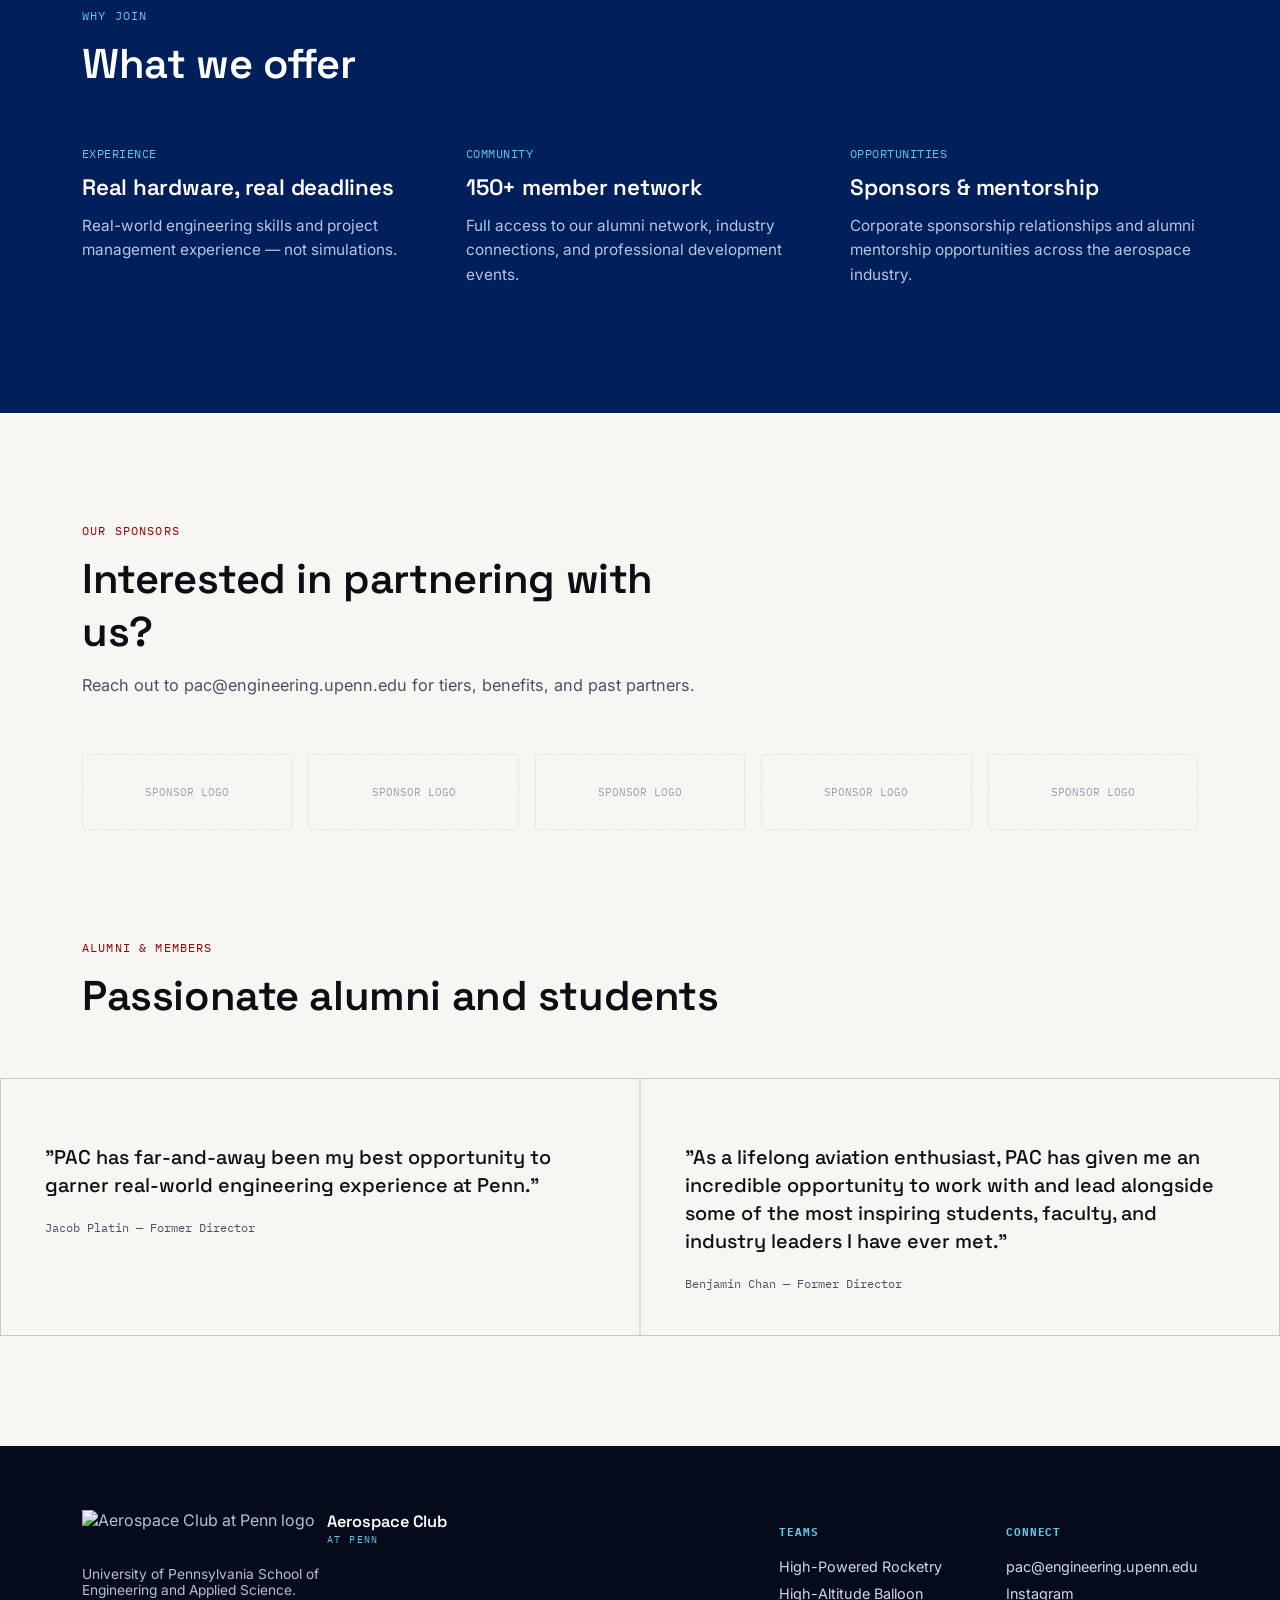
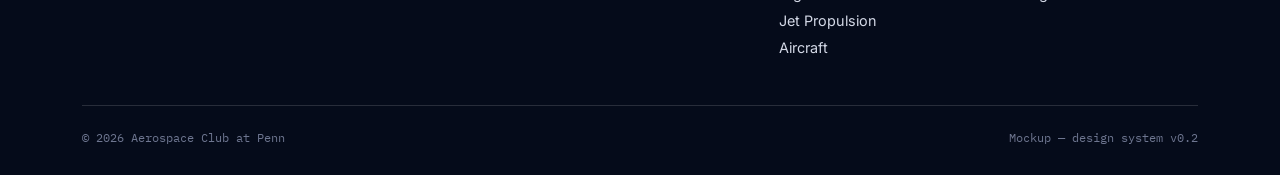
==== commit 616bed65: "Update icon" ====
--- a/docs/index.html
+++ b/docs/index.html
@@ -22,8 +22,7 @@
   <header>
     <nav class="wrap">
       <a href="index.html" class="brand">
-        <img src="https://aerospaceclub.seas.upenn.edu/wp-content/uploads/2025/07/cropped-cropped-FullLogo-2-1.png"
-          alt="Aerospace Club at Penn logo">
+        <img src="assets/pac-logo.png" alt="Aerospace Club at Penn logo">
         <span class="brand-text">Aerospace Club<span>at Penn</span></span>
       </a>
 
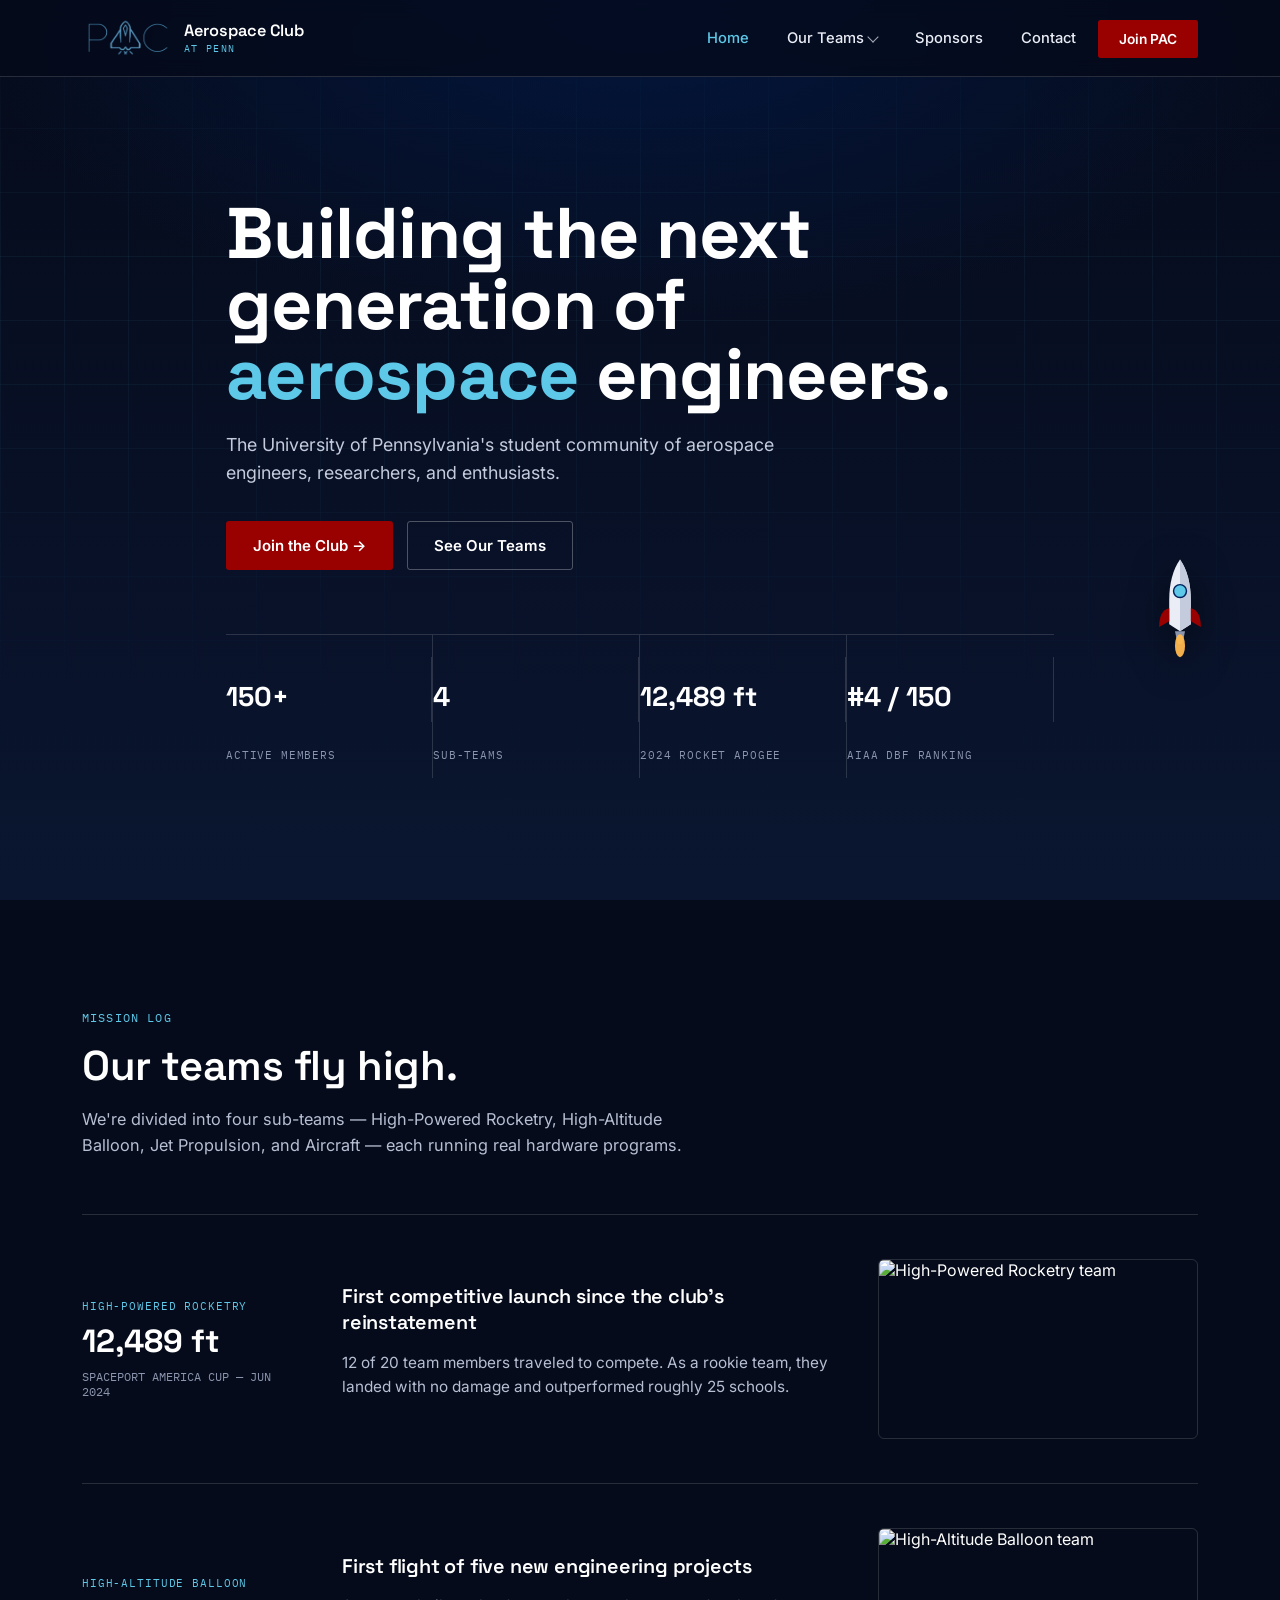
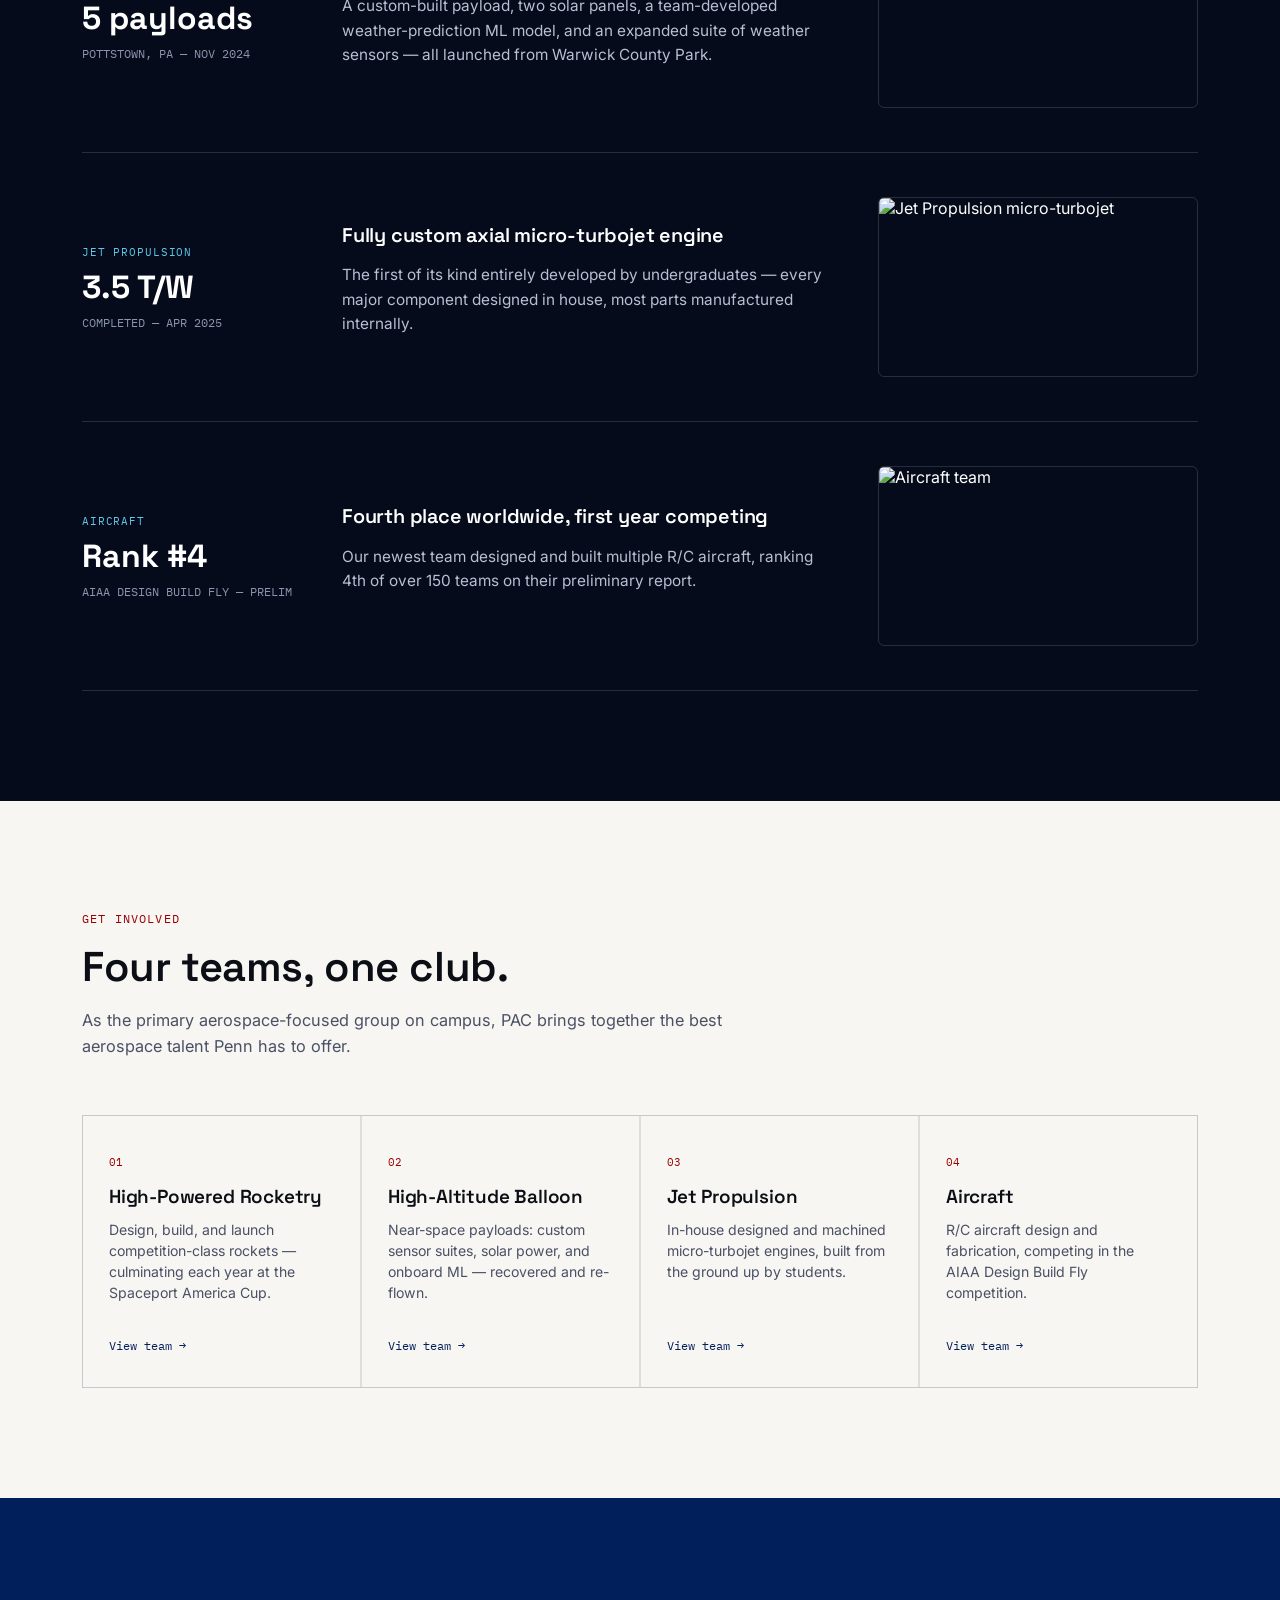
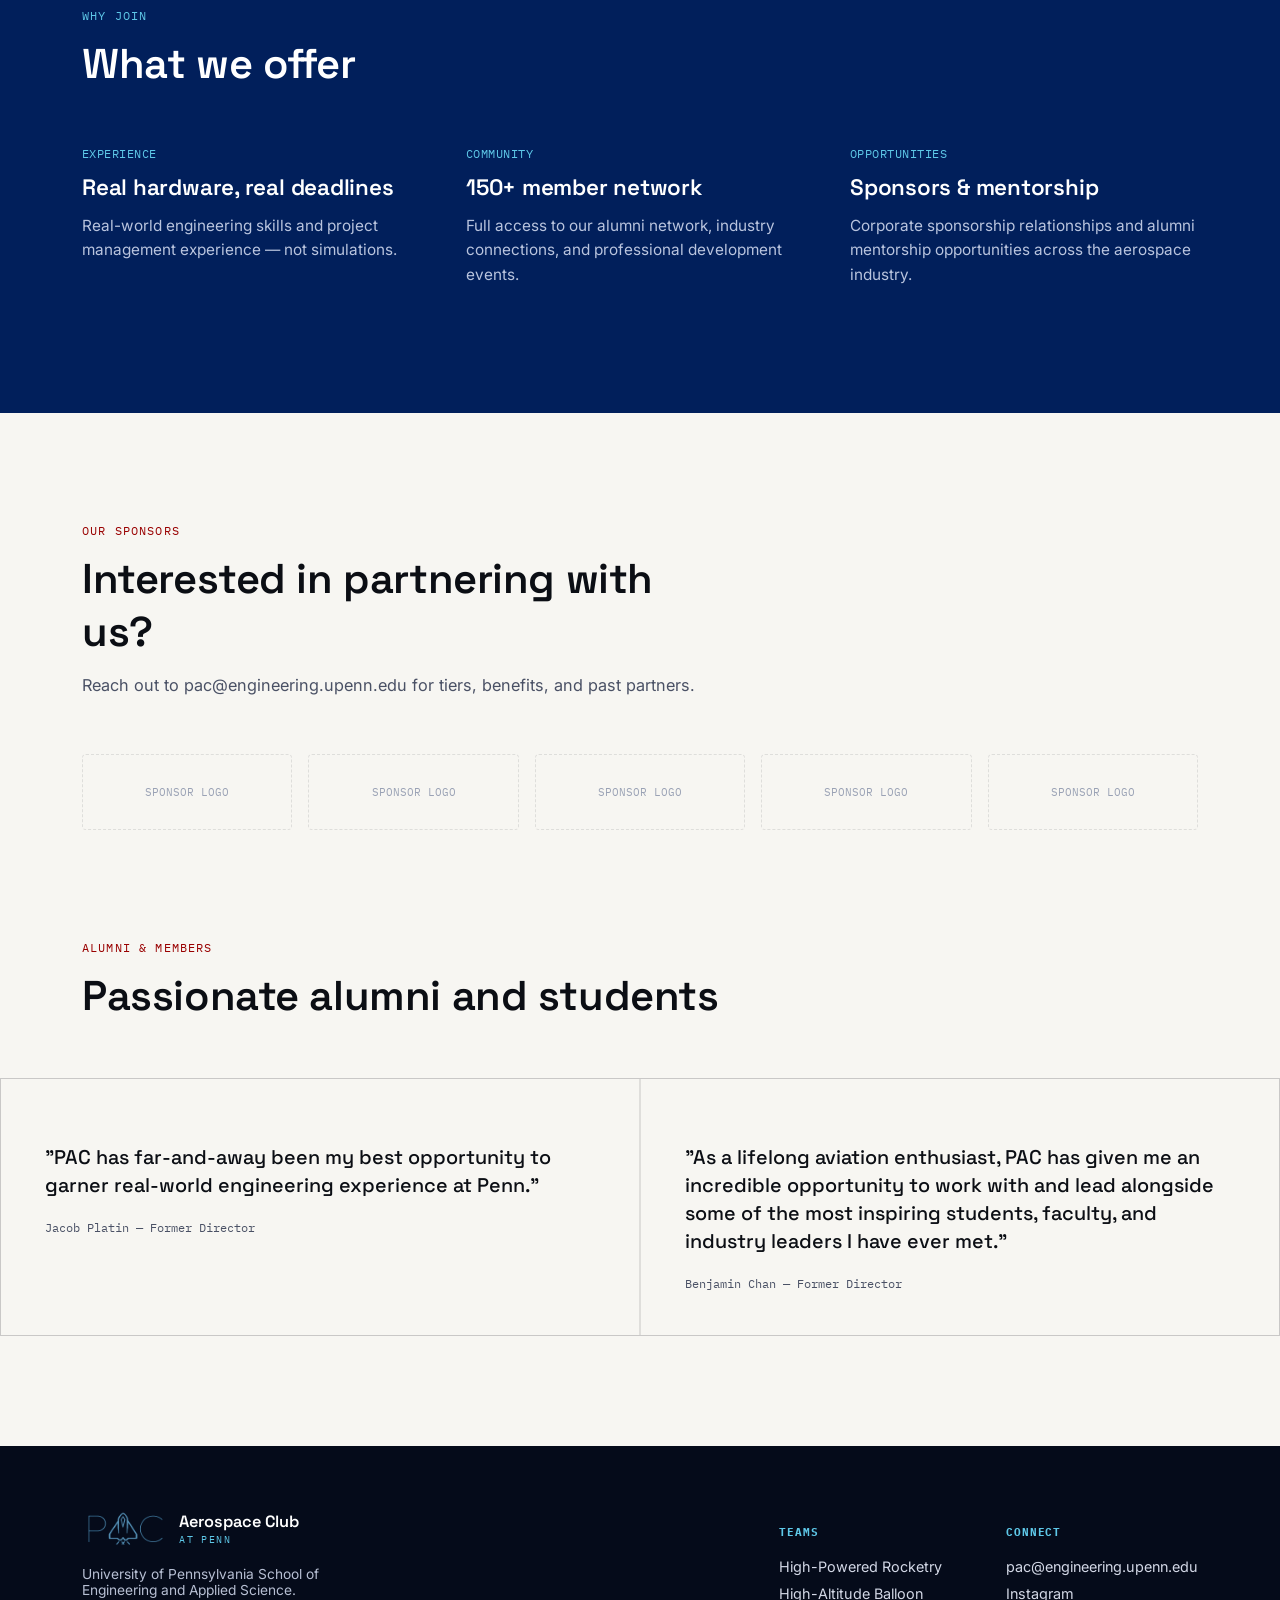
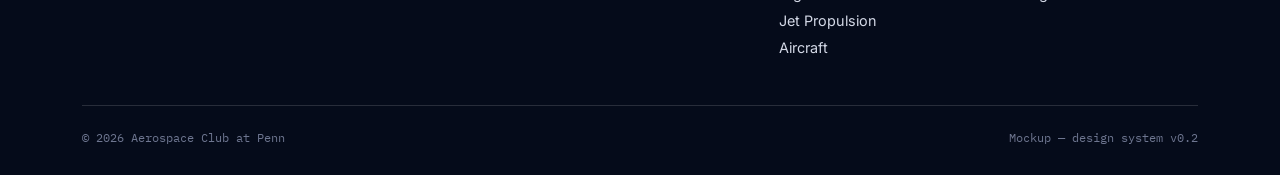
==== commit 11bbdfcf: "Update footer logo" ====
--- a/docs/index.html
+++ b/docs/index.html
@@ -269,8 +269,7 @@
       <div class="foot-top">
         <div class="foot-brand">
           <a href="index.html" class="brand">
-            <img src="https://aerospaceclub.seas.upenn.edu/wp-content/uploads/2025/07/cropped-cropped-FullLogo-2-1.png"
-              alt="Aerospace Club at Penn logo" style="height:38px;">
+            <img src="assets/pac-logo.png" alt="Aerospace Club at Penn logo" style="height:38px;">
             <span class="brand-text">Aerospace Club<span>at Penn</span></span>
           </a>
           <p style="max-width:32ch;font-size:.86rem;margin-top:18px;">University of Pennsylvania School of Engineering
@@ -288,7 +287,6 @@
             <h4>Connect</h4>
             <a href="mailto:pac@engineering.upenn.edu">pac@engineering.upenn.edu</a>
             <a href="https://www.instagram.com/pennaerospace/">Instagram</a>
-            <!-- <a href="https://www.facebook.com/pennaero/">Facebook</a> -->
           </div>
         </div>
       </div>
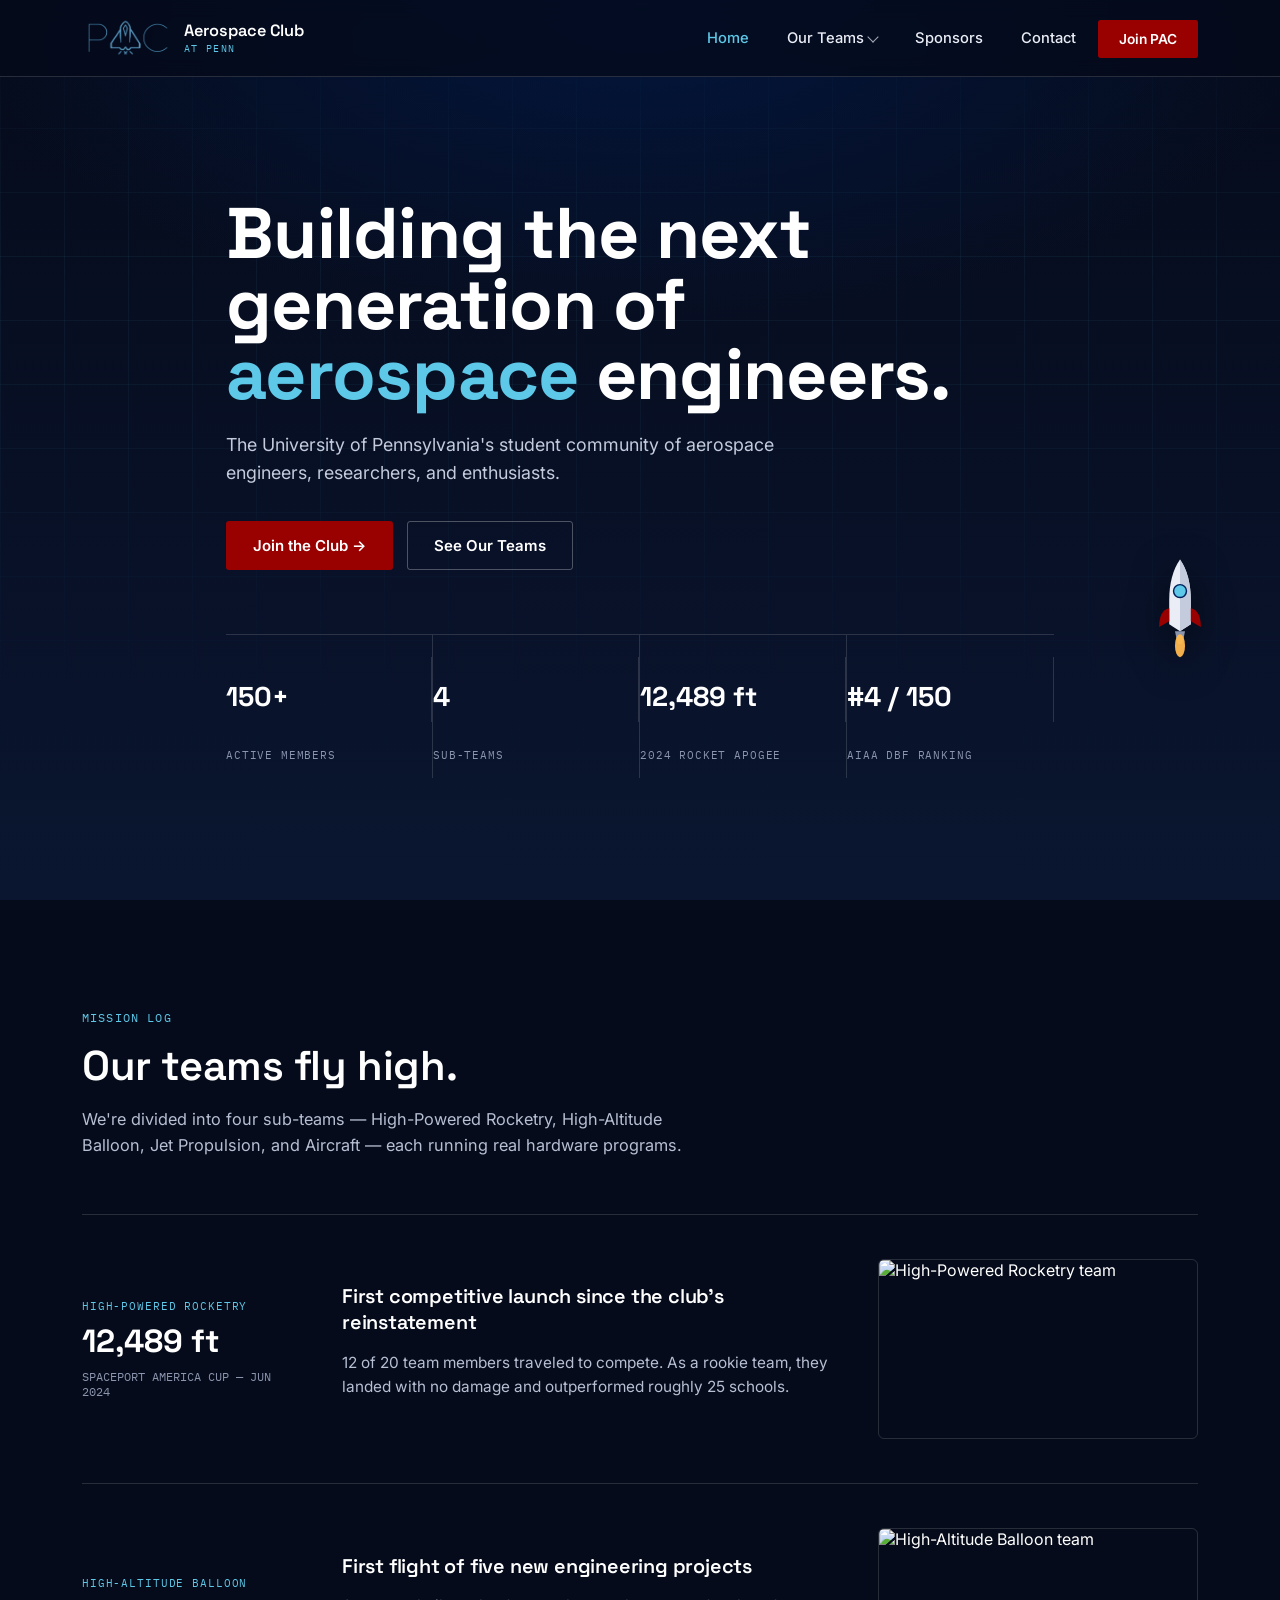
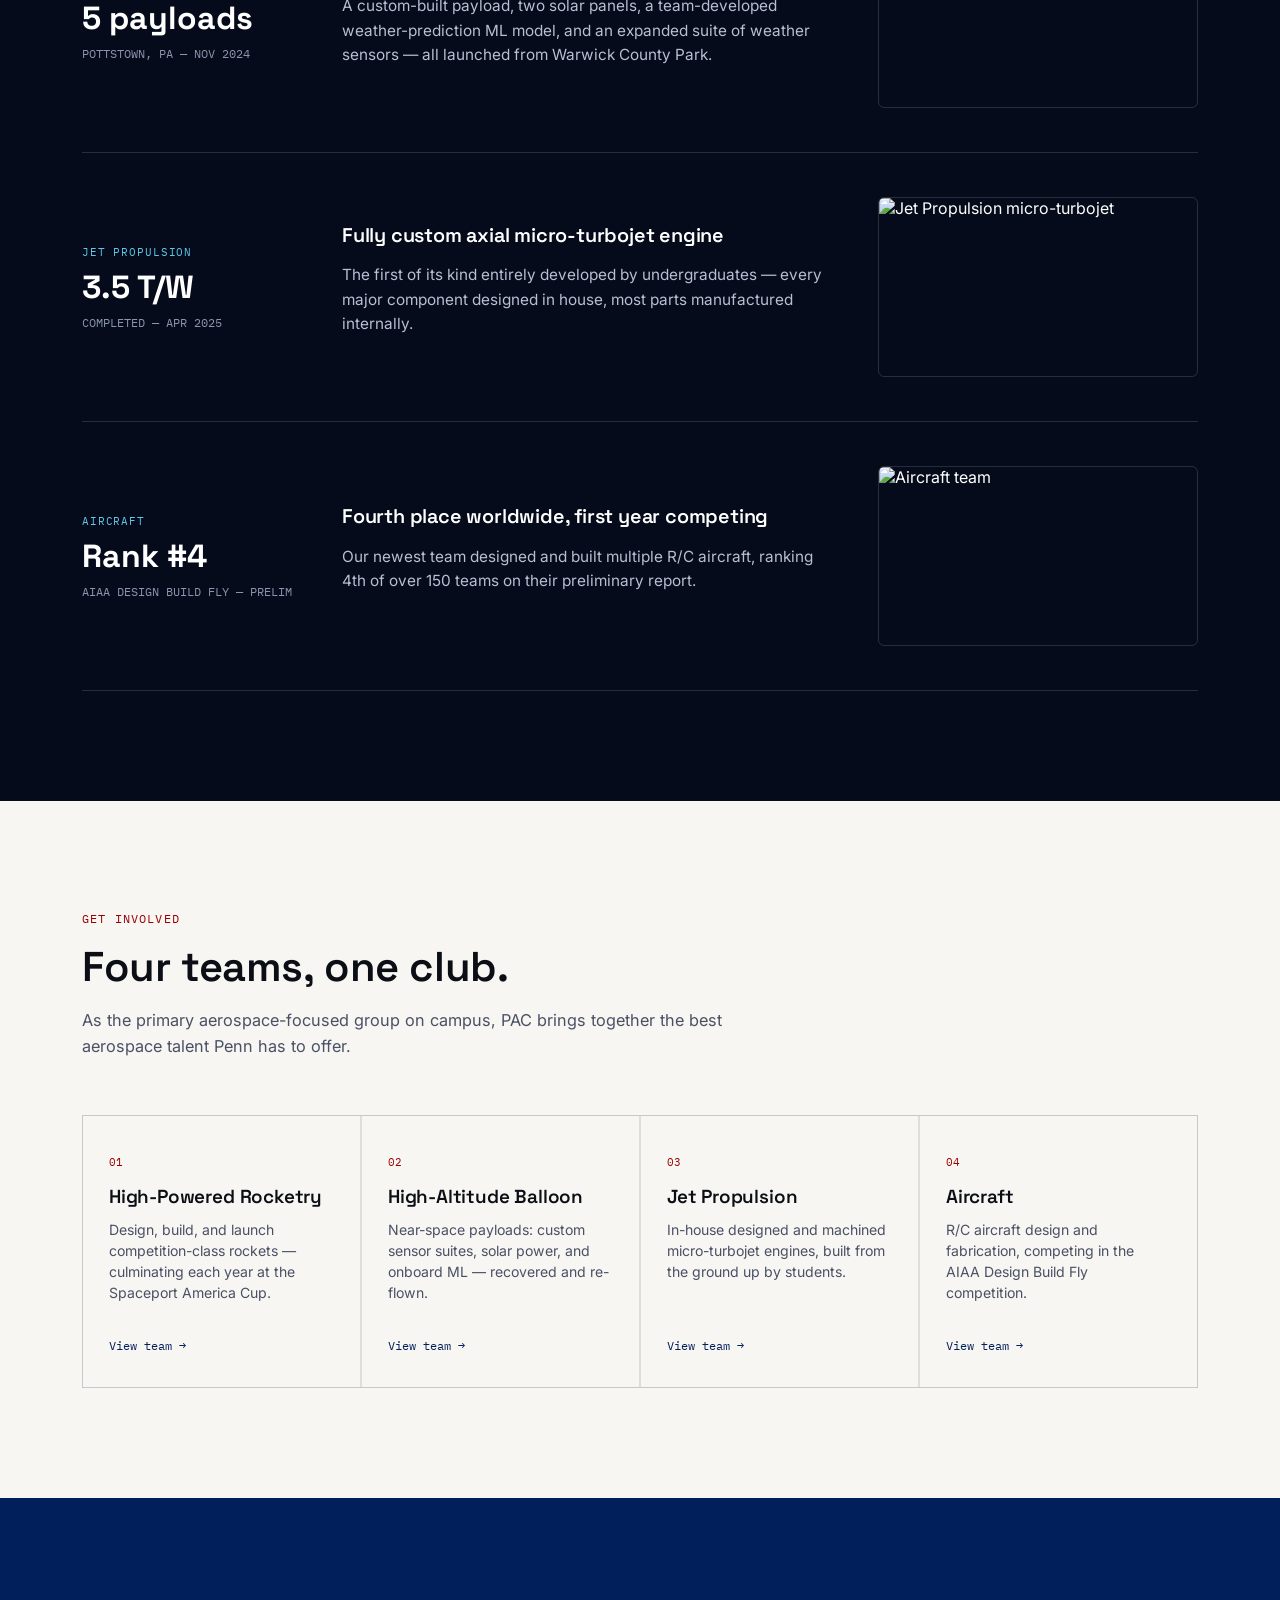
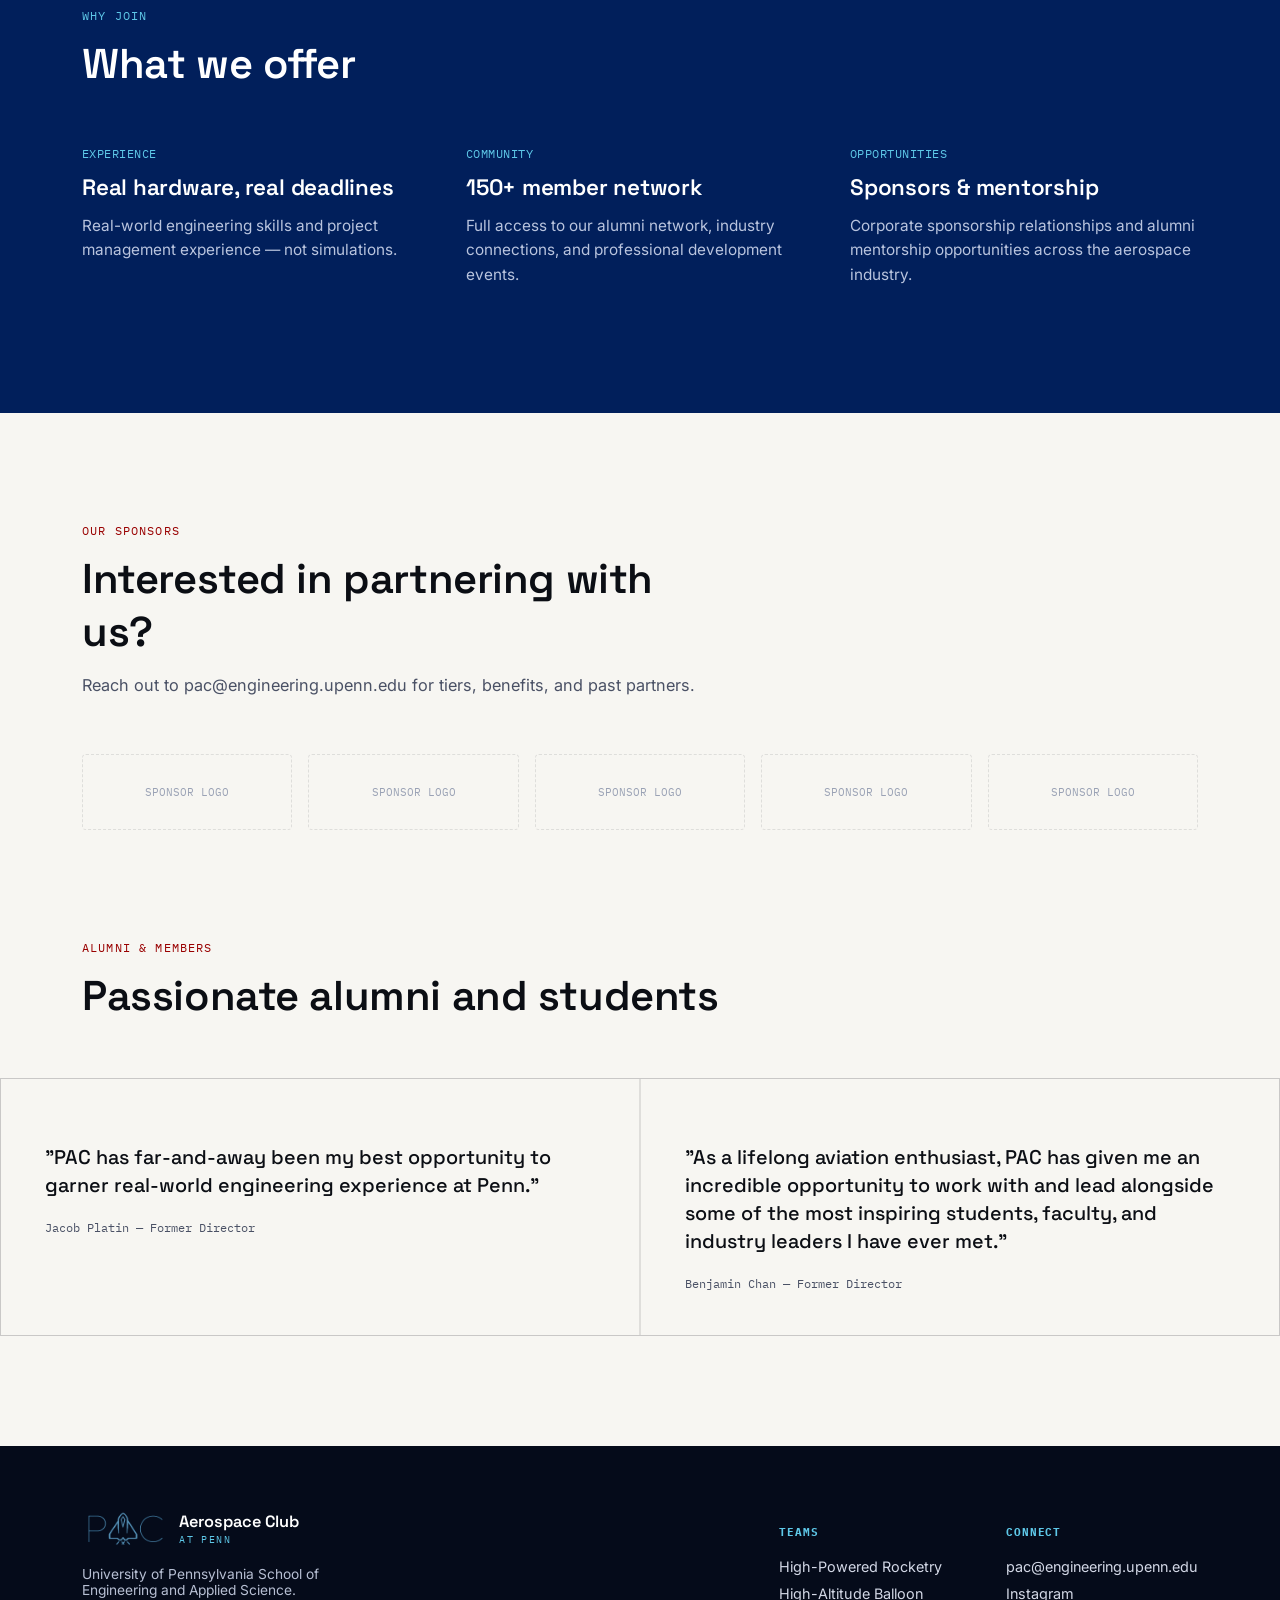
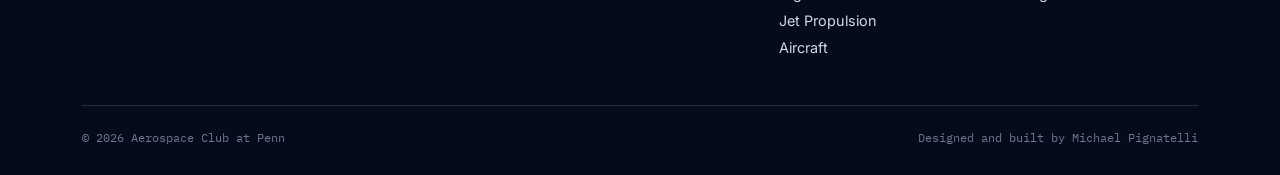
==== commit 23785163: "Update footer" ====
--- a/docs/index.html
+++ b/docs/index.html
@@ -290,7 +290,8 @@
           </div>
         </div>
       </div>
-      <div class="foot-bottom"><span>&copy; 2026 Aerospace Club at Penn</span><span>Mockup — design system v0.2</span>
+      <div class="foot-bottom"><span>&copy; 2026 Aerospace Club at Penn</span><span>Designed and built by Michael
+          Pignatelli</span>
       </div>
     </div>
   </footer>
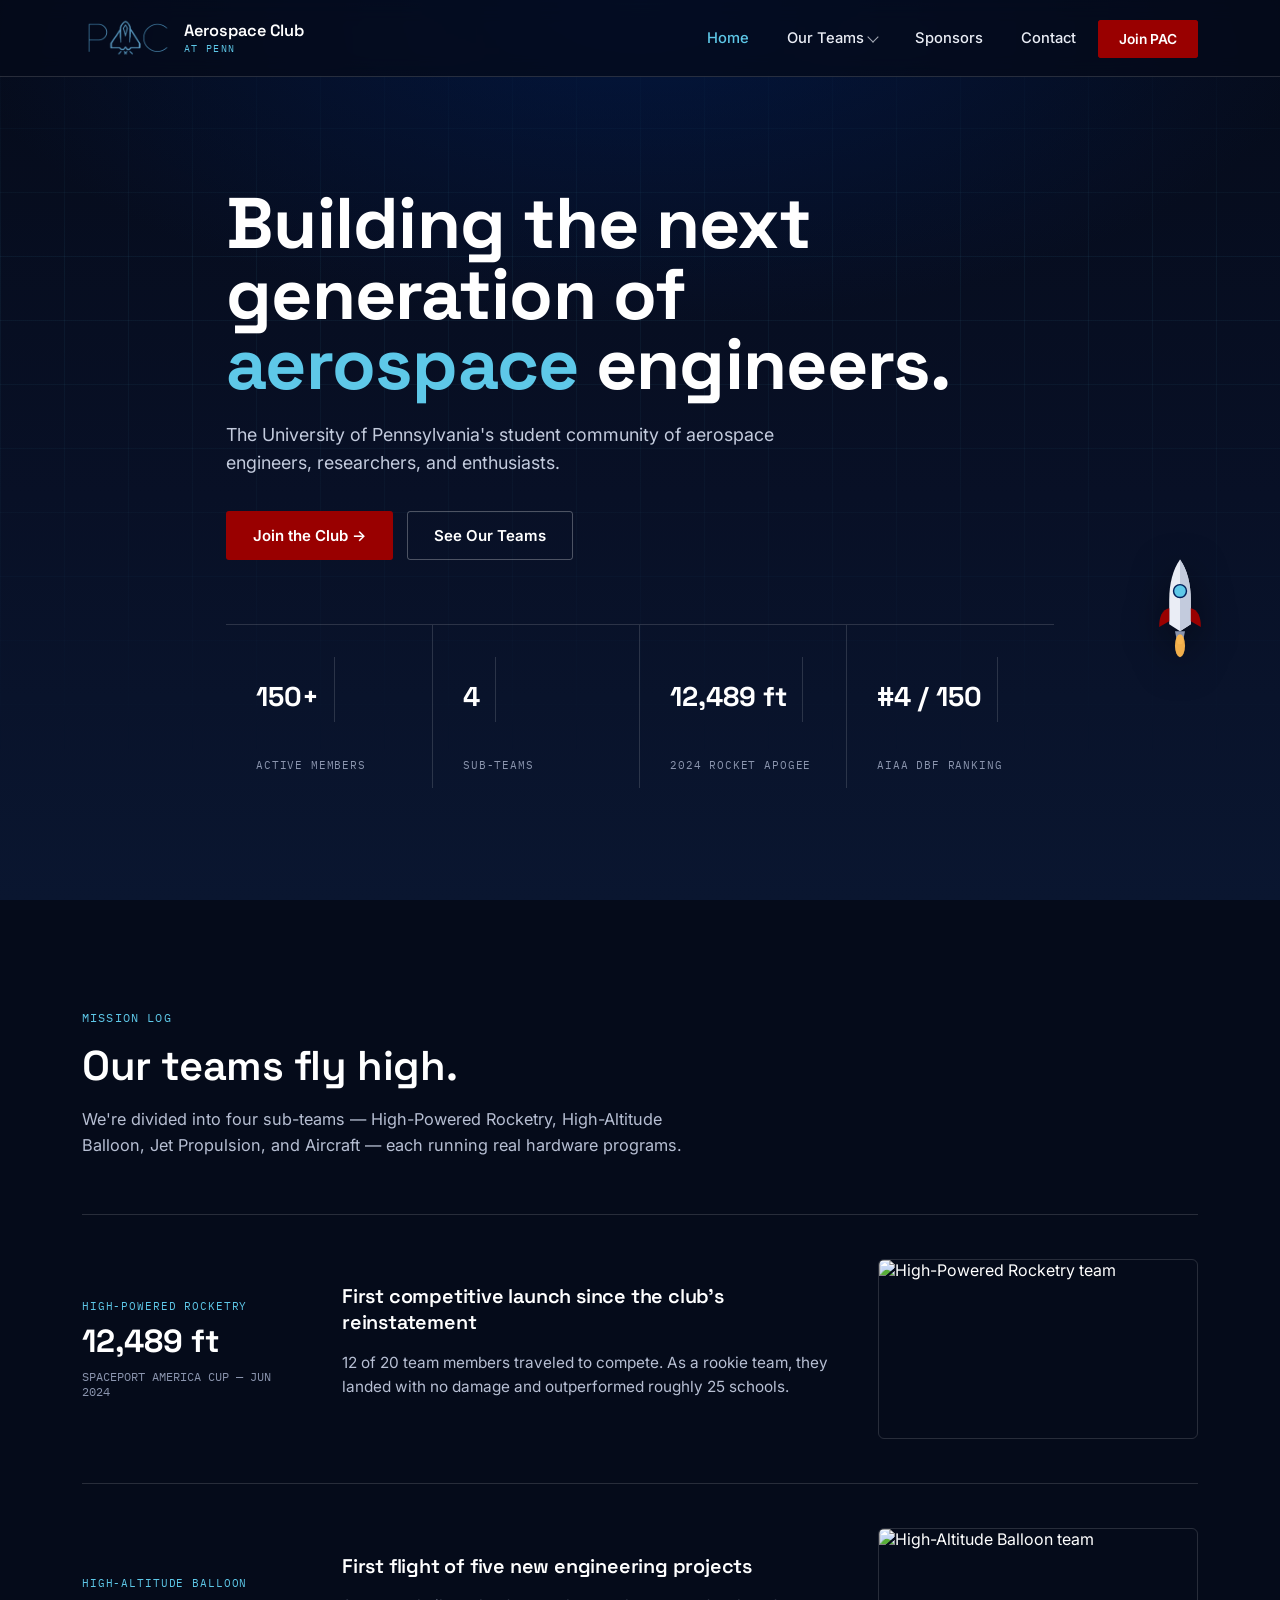
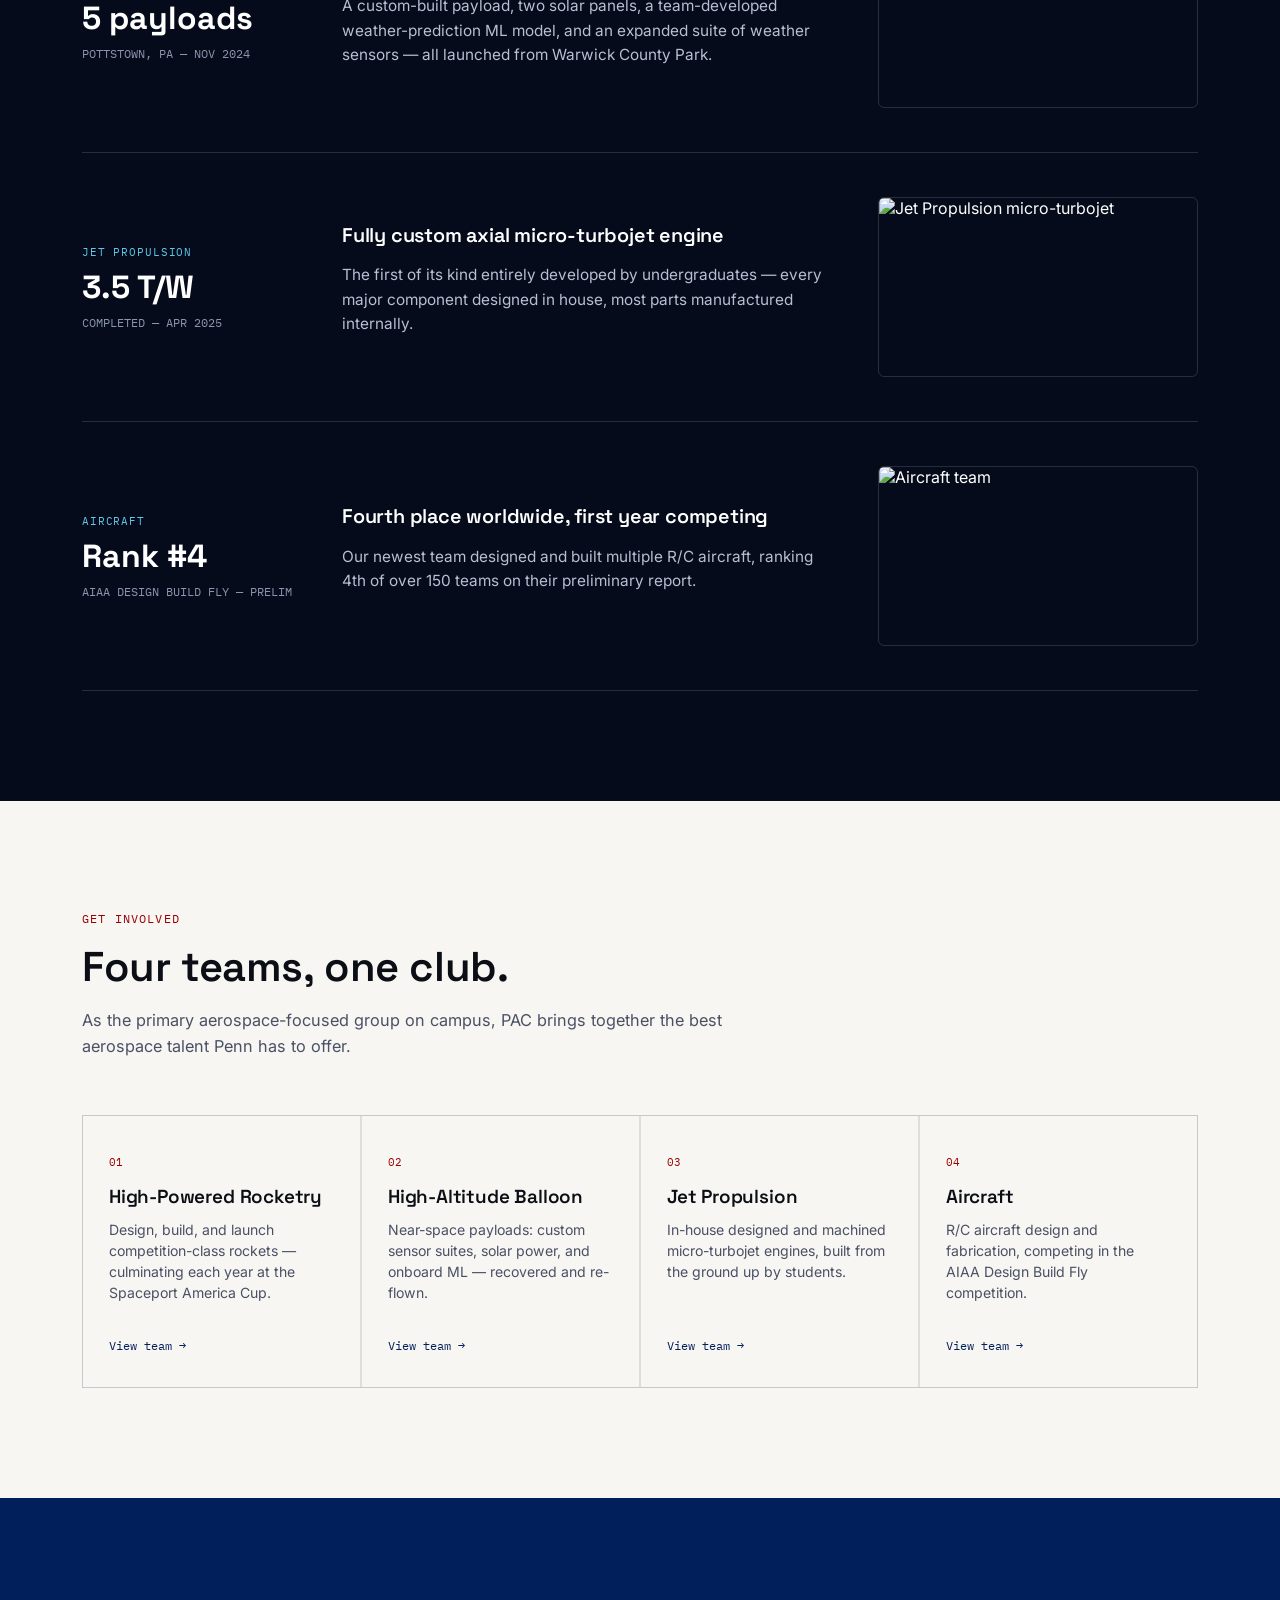
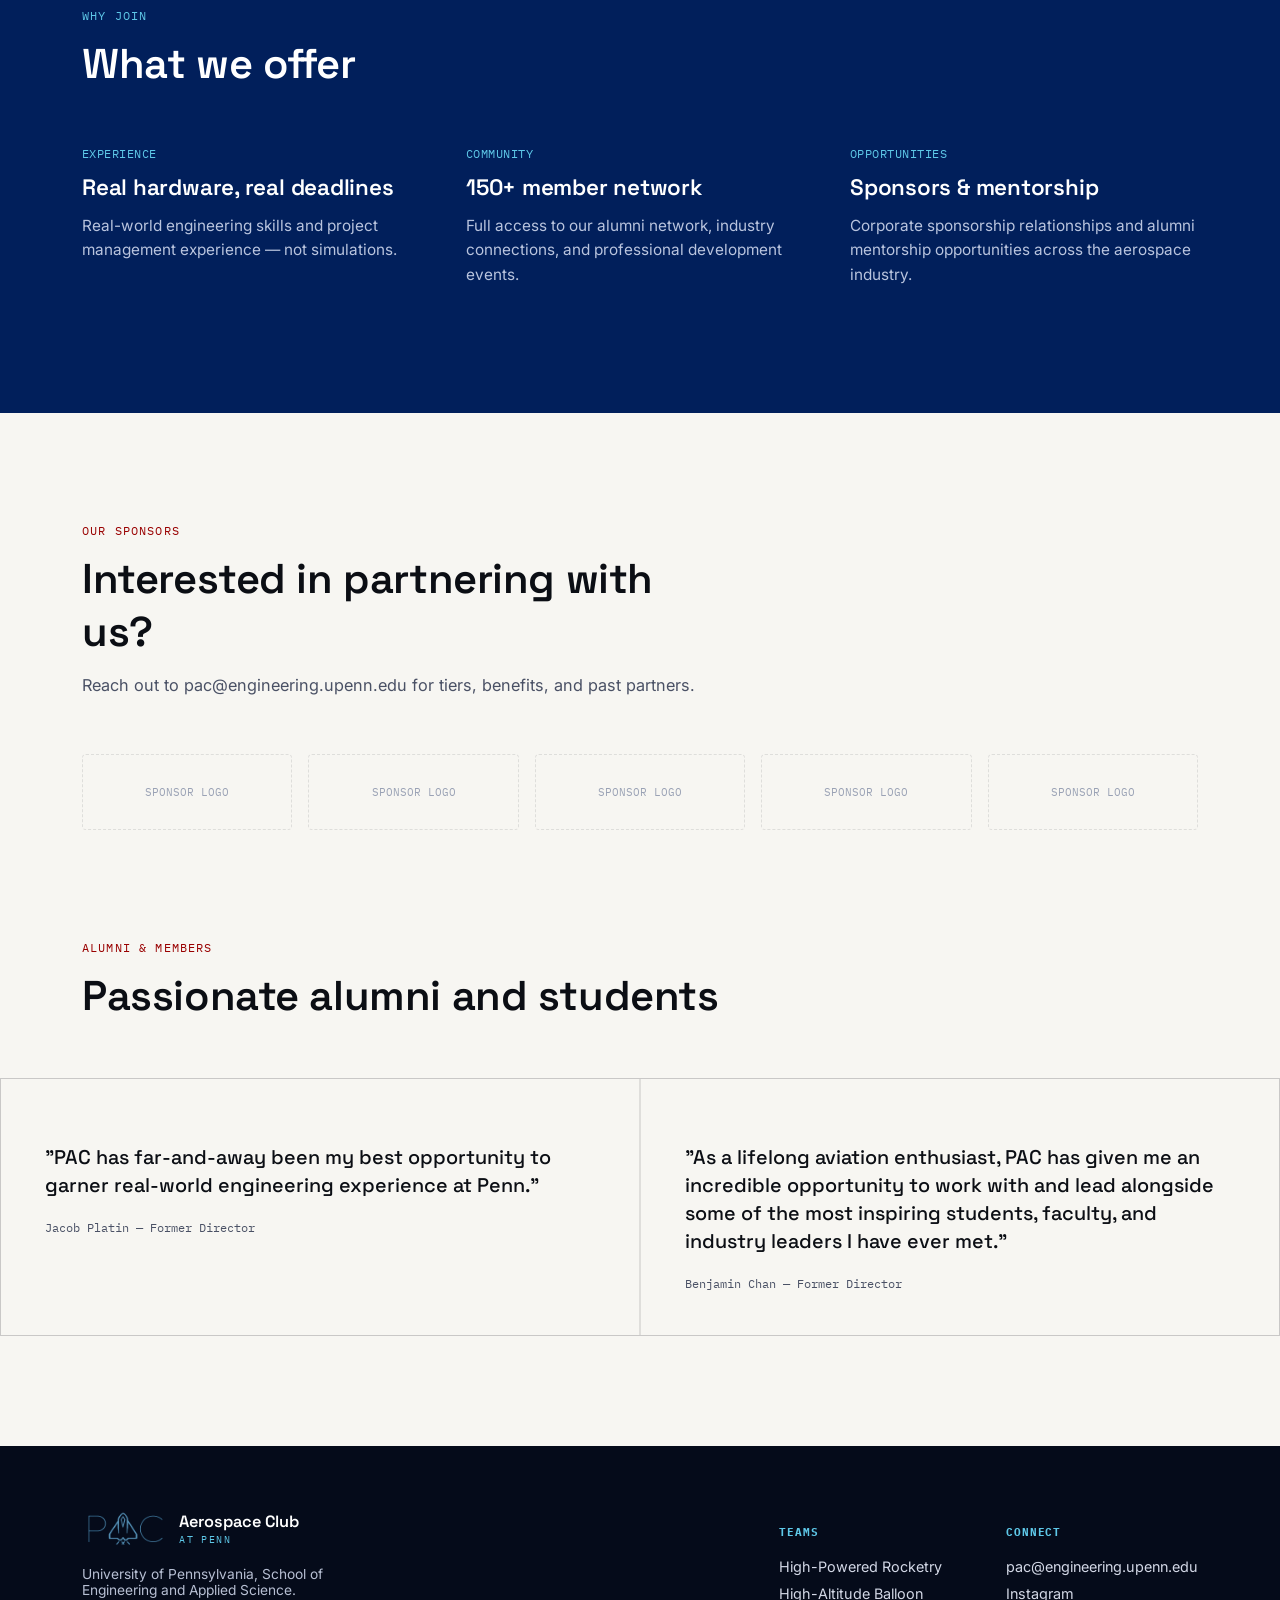
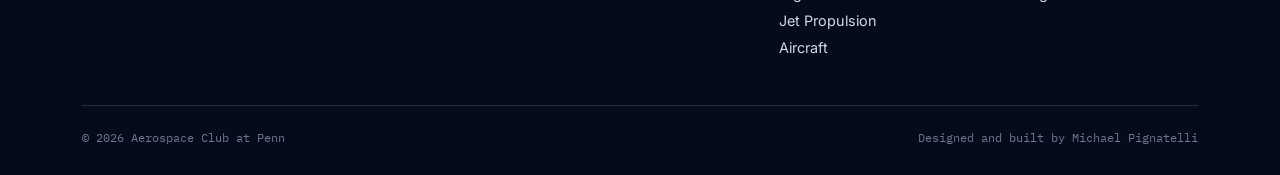
==== commit 4636b02d: "Update styles" ====
--- a/docs/index.html
+++ b/docs/index.html
@@ -272,7 +272,7 @@
             <img src="assets/pac-logo.png" alt="Aerospace Club at Penn logo" style="height:38px;">
             <span class="brand-text">Aerospace Club<span>at Penn</span></span>
           </a>
-          <p style="max-width:32ch;font-size:.86rem;margin-top:18px;">University of Pennsylvania School of Engineering
+          <p style="max-width:32ch;font-size:.86rem;margin-top:18px;">University of Pennsylvania, School of Engineering
             and Applied Science.</p>
         </div>
         <div class="foot-links">
--- a/docs/shared/styles.css
+++ b/docs/shared/styles.css
@@ -432,7 +432,8 @@
 }
 
 .hero-stats div {
-  padding: 22px 0 8px;
+  padding: 22px 15px 8px;
+  /* padding: 15px; */
   border-right: 1px solid var(--line-dark);
 }
 
@@ -445,6 +446,9 @@
   font-weight: 700;
   font-size: 1.7rem;
   color: #fff;
+  display: inline-block;
+  margin-top: 10px;
+  margin-bottom: 10px;
 }
 
 .hero-stats .lbl {
